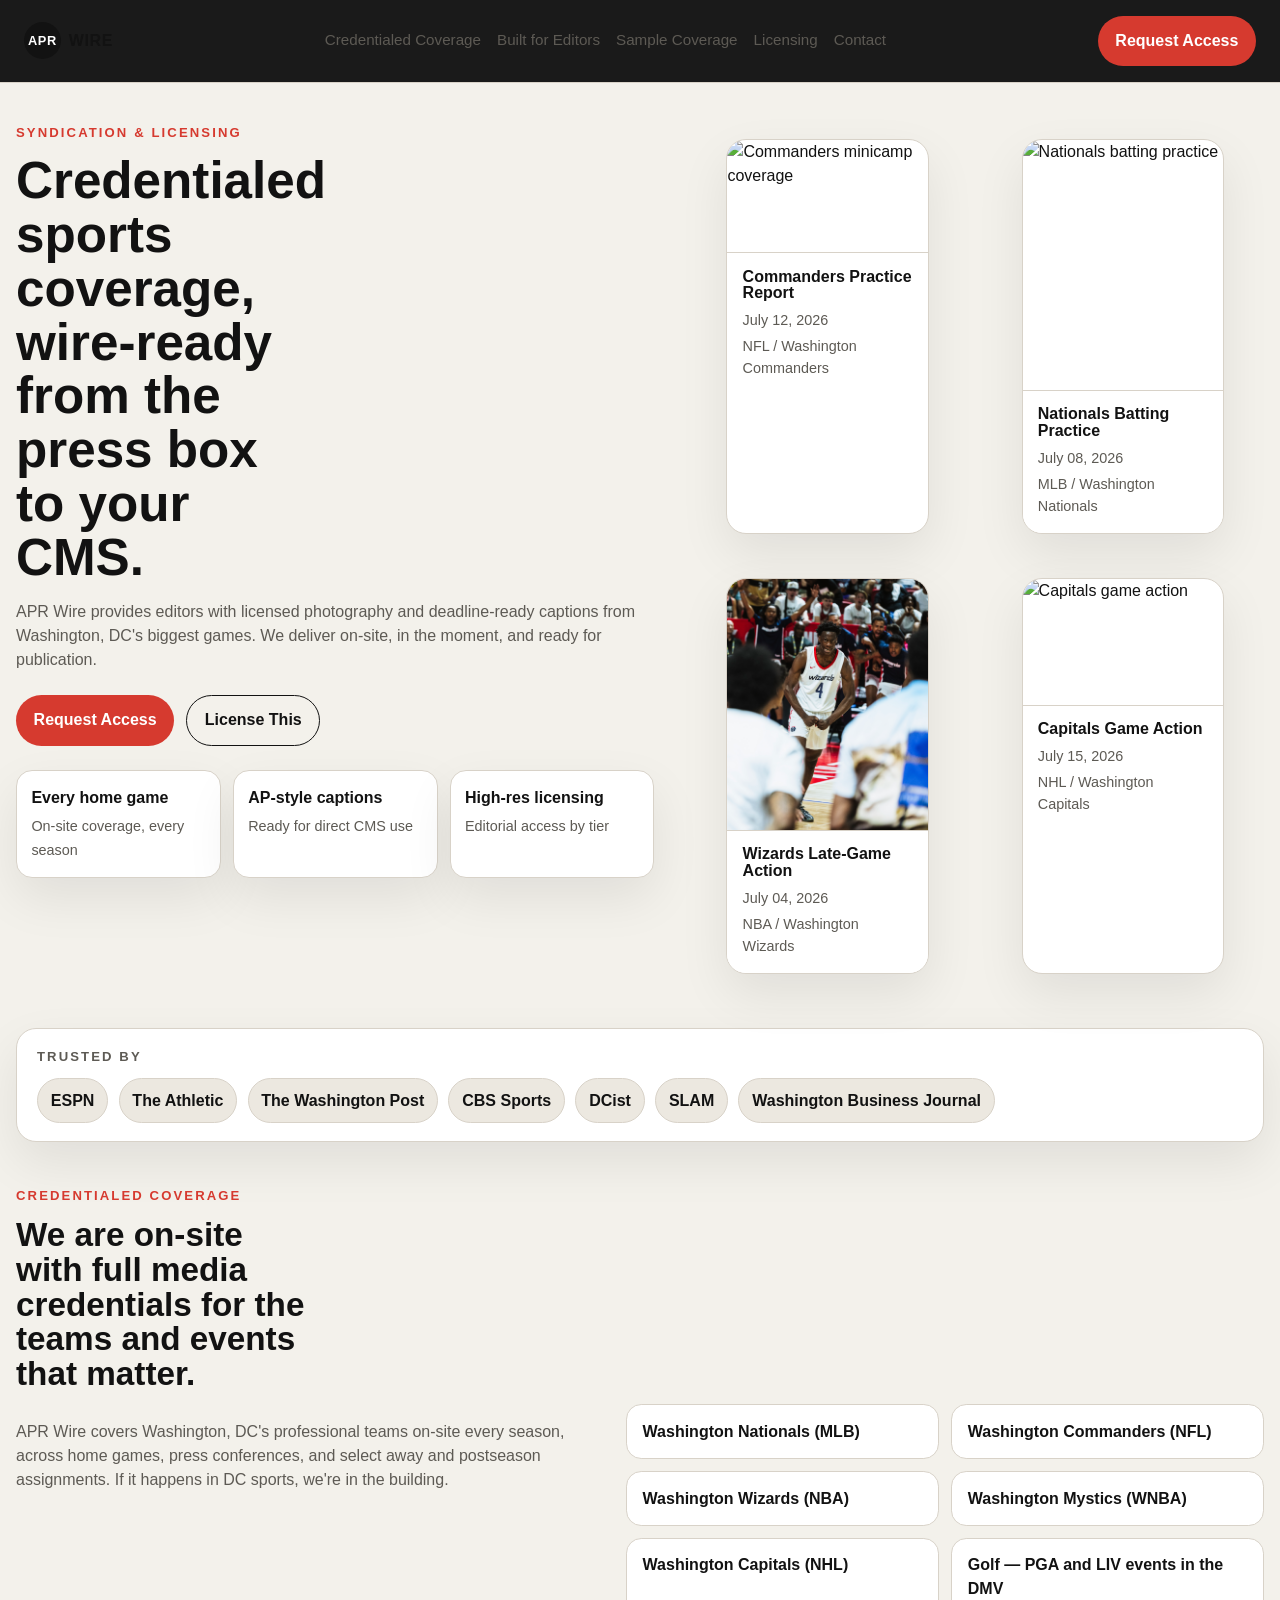
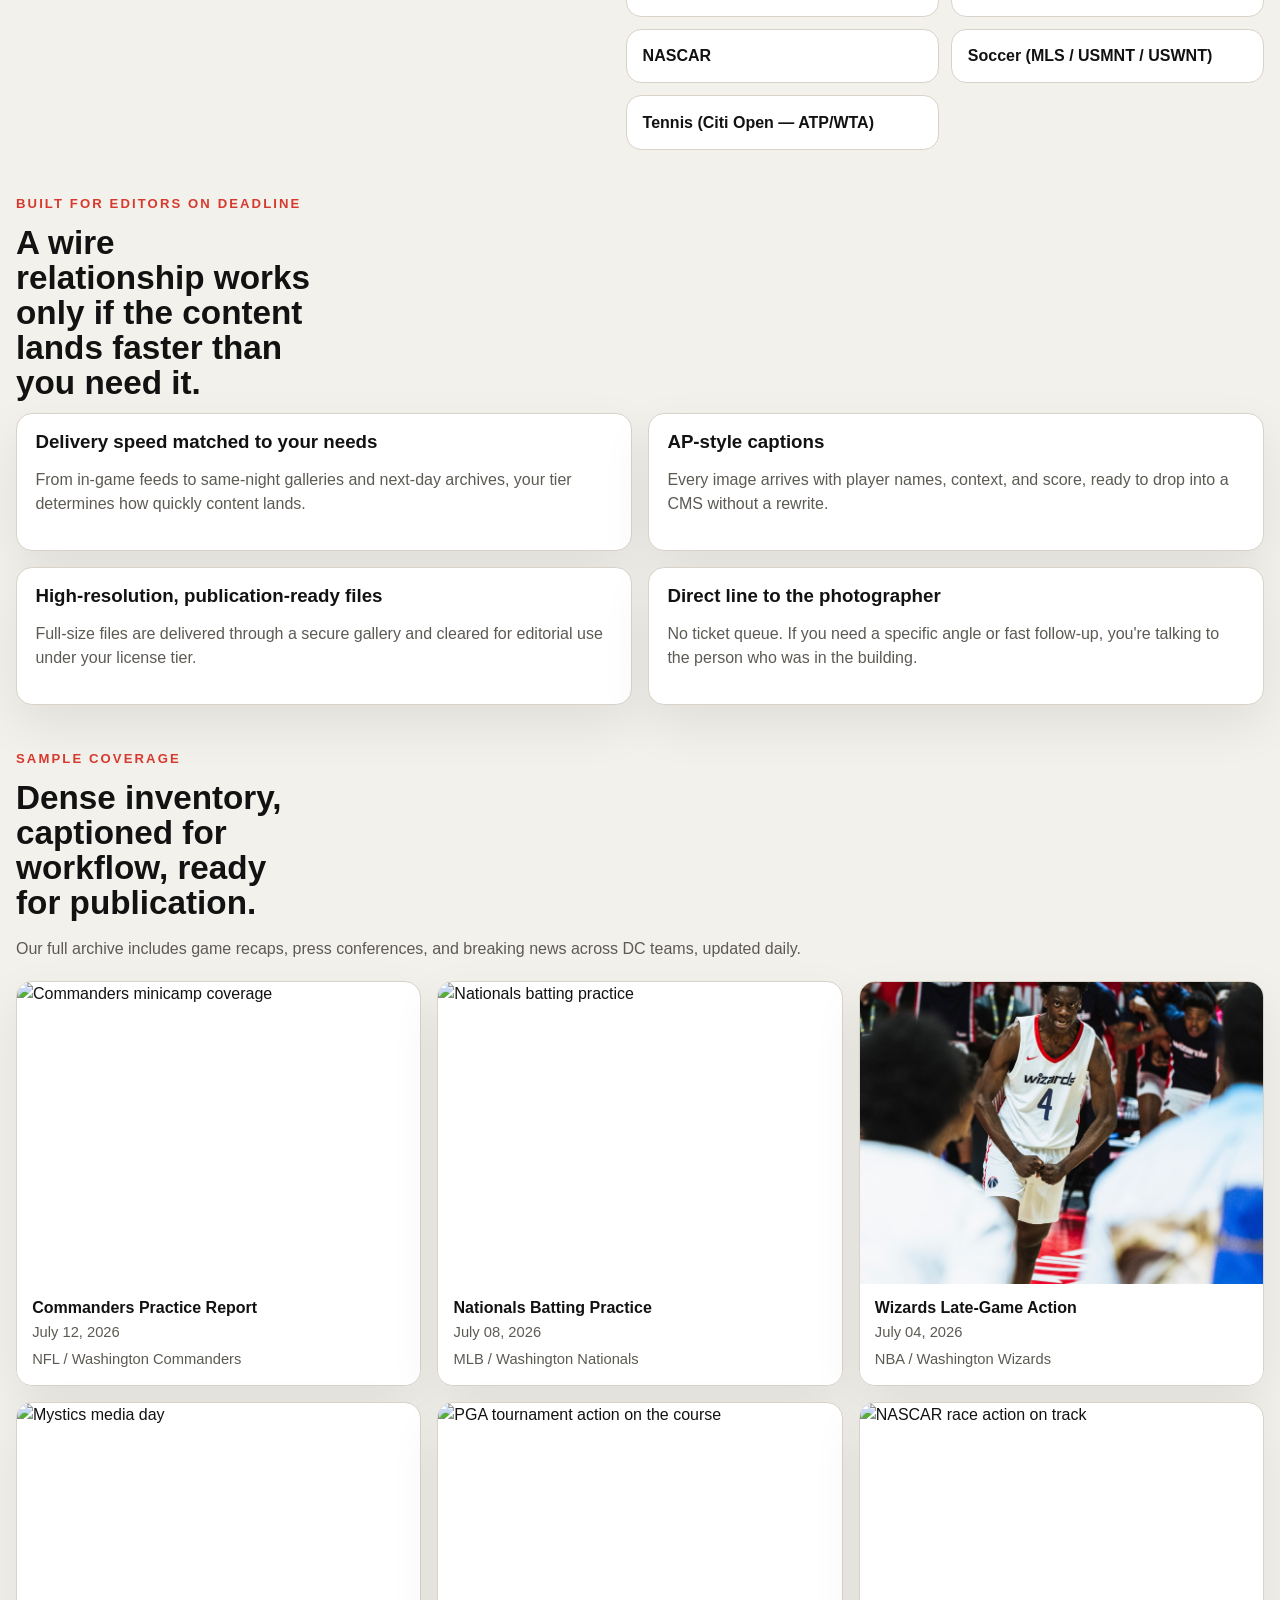
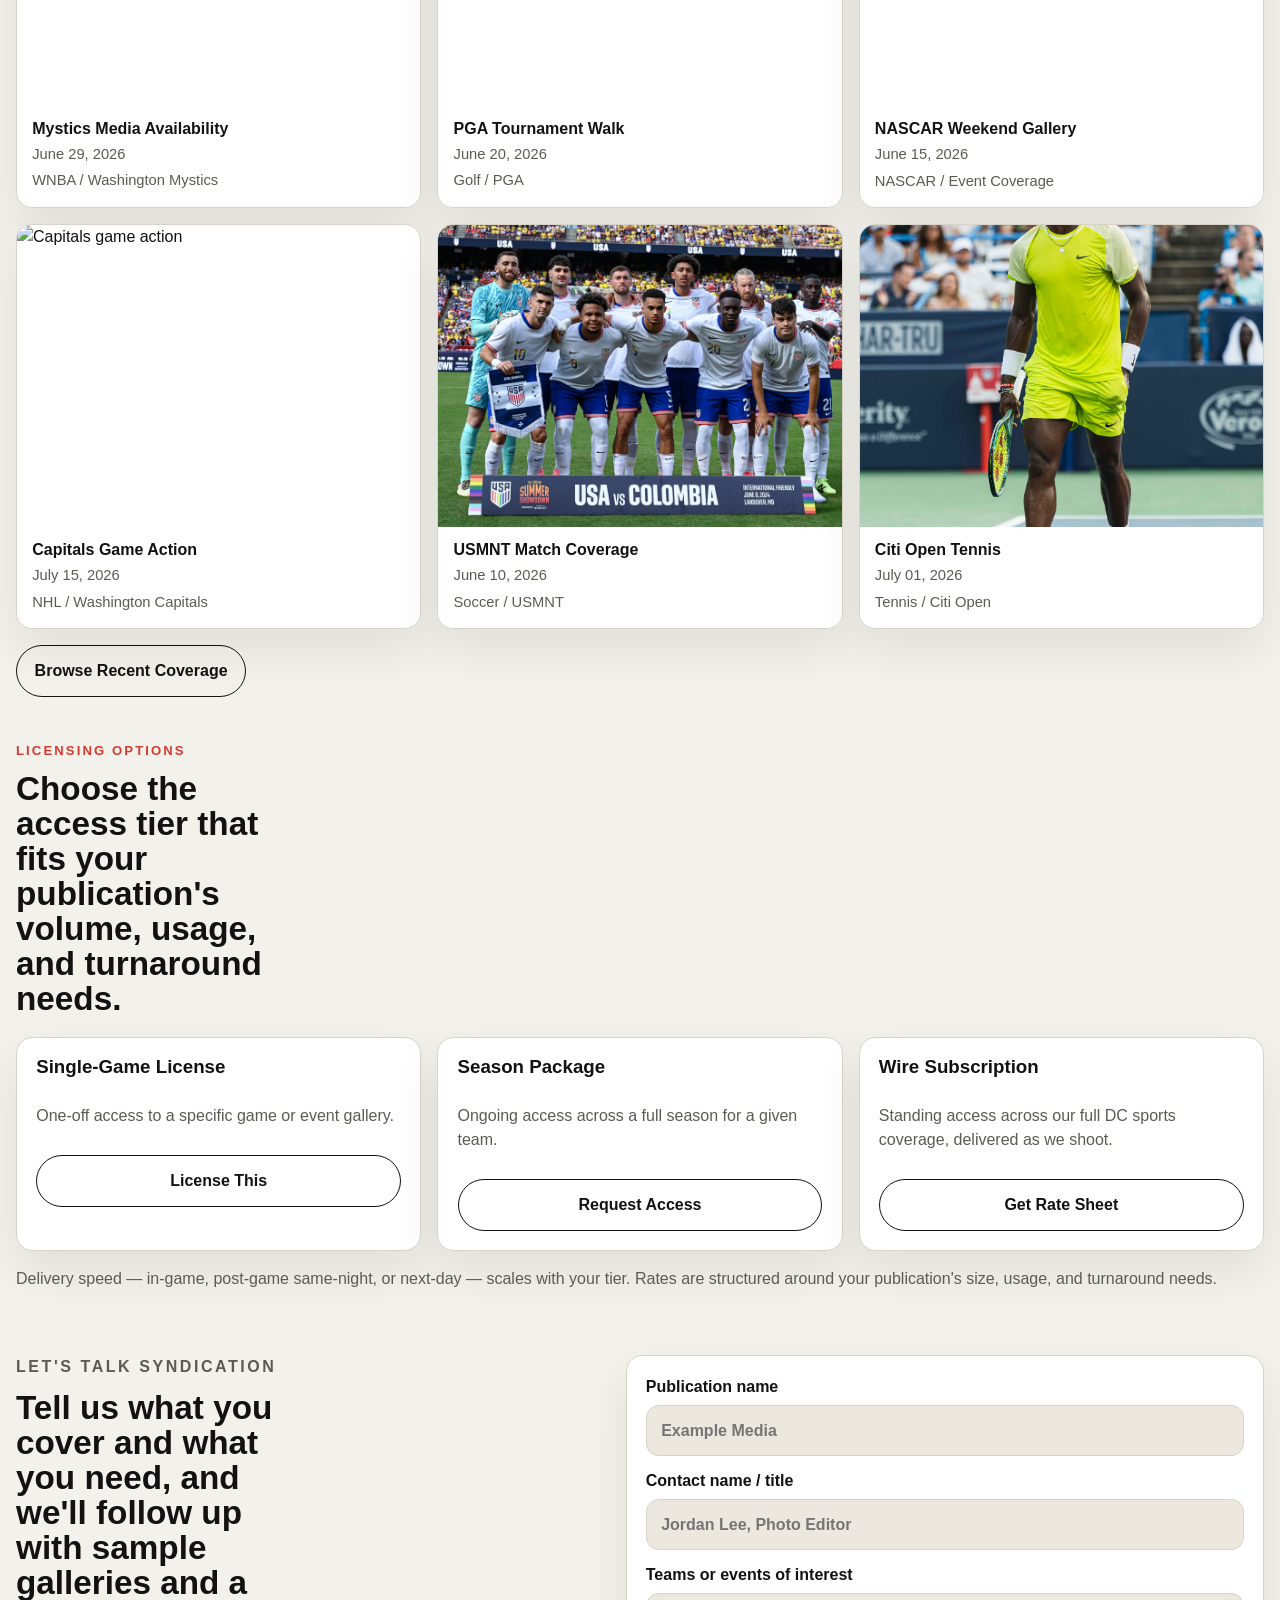
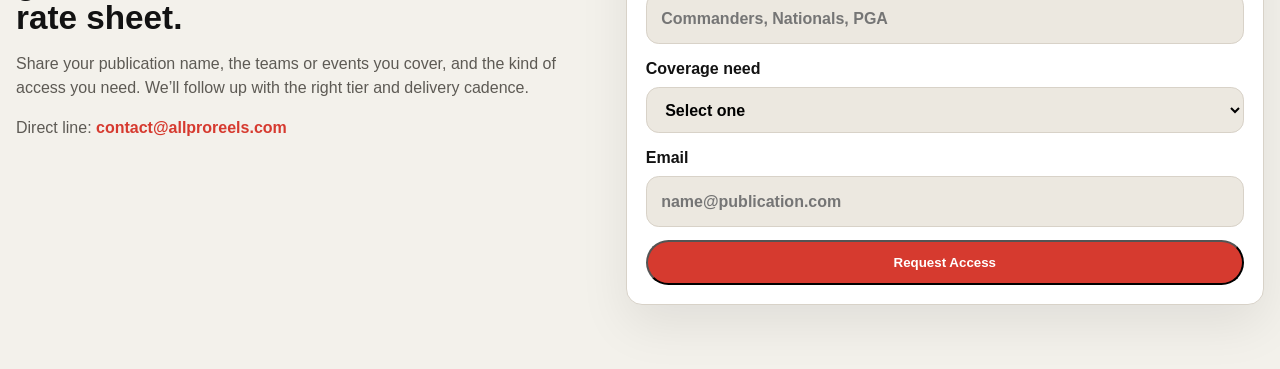
==== index.html @ af60a94e "Initial APR Wire site build" ====
<!doctype html>
<html lang="en">
  <head>
    <meta charset="UTF-8" />
    <meta name="viewport" content="width=device-width, initial-scale=1.0" />
    <meta
      name="description"
      content="APR Wire is a credentialed sports syndication product for editors who need licensed photography and deadline-ready coverage."
    />
    <title>APR Wire | Credentialed Sports Syndication</title>
    <link rel="stylesheet" href="styles.css" />
  </head>
  <body>
    <header class="site-header">
      <a class="brand" href="#hero" aria-label="APR Wire home">
        <span class="brand-mark">APR</span>
        <span class="brand-name">Wire</span>
      </a>
      <nav class="site-nav" aria-label="Primary navigation">
        <a href="#coverage">Credentialed Coverage</a>
        <a href="#deadline">Built for Editors</a>
        <a href="#sample-coverage">Sample Coverage</a>
        <a href="#licensing">Licensing</a>
        <a href="#contact">Contact</a>
      </nav>
      <a class="header-cta" href="#contact">Request Access</a>
    </header>

    <main id="top">
      <section id="hero" class="hero section">
        <div class="hero-copy">
          <p class="eyebrow">Syndication &amp; Licensing</p>
          <h1>Credentialed sports coverage, wire-ready from the press box to your CMS.</h1>
          <p class="hero-text">
            APR Wire provides editors with licensed photography and deadline-ready captions from Washington, DC's biggest games.
            We deliver on-site, in the moment, and ready for publication.
          </p>
          <div class="hero-actions">
            <a class="button primary" href="#contact">Request Access</a>
            <a class="button secondary" href="#sample-coverage">License This</a>
          </div>
          <ul class="hero-stats" aria-label="APR Wire highlights">
            <li><strong>Every home game</strong><span>On-site coverage, every season</span></li>
            <li><strong>AP-style captions</strong><span>Ready for direct CMS use</span></li>
            <li><strong>High-res licensing</strong><span>Editorial access by tier</span></li>
          </ul>
        </div>

        <div class="hero-grid" aria-label="Featured coverage preview">
          <figure class="hero-card hero-card-large">
            <img src="images/Commanders%20minicamp.jpg" alt="Commanders minicamp coverage" />
            <figcaption class="hero-caption">
              <h3>Commanders Practice Report</h3>
              <p>July 12, 2026</p>
              <span>NFL / Washington Commanders</span>
            </figcaption>
          </figure>
          <figure class="hero-card">
            <img src="images/nationals%201.jpg" alt="Nationals batting practice" />
            <figcaption class="hero-caption">
              <h3>Nationals Batting Practice</h3>
              <p>July 08, 2026</p>
              <span>MLB / Washington Nationals</span>
            </figcaption>
          </figure>
          <figure class="hero-card">
            <img src="images/wizards%20summer%20league%202.jpg" alt="Wizards summer league action" />
            <figcaption class="hero-caption">
              <h3>Wizards Late-Game Action</h3>
              <p>July 04, 2026</p>
              <span>NBA / Washington Wizards</span>
            </figcaption>
          </figure>
          <figure class="hero-card hero-card-wide">
            <img src="images/Huge%20stop%20by%20Capitals%20goalie%20Ilya%20Samsonov%20%2830%29%20--%20All-Pro%20Reels%20_%20Robert%20Banez.jpg" alt="Capitals game action" />
            <figcaption class="hero-caption">
              <h3>Capitals Game Action</h3>
              <p>July 15, 2026</p>
              <span>NHL / Washington Capitals</span>
            </figcaption>
          </figure>
        </div>
      </section>

      <section class="trust-bar" id="trusted-by" aria-label="Trusted by leading sports outlets">
        <p class="trust-label">Trusted by</p>
        <div class="logo-row">
          <span>ESPN</span>
          <span>The Athletic</span>
          <span>The Washington Post</span>
          <span>CBS Sports</span>
          <span>DCist</span>
          <span>SLAM</span>
          <span>Washington Business Journal</span>
        </div>
      </section>

      <section id="coverage" class="section">
        <div class="section-heading">
          <p class="eyebrow">Credentialed Coverage</p>
          <h2>We are on-site with full media credentials for the teams and events that matter.</h2>
        </div>
        <div class="coverage-layout">
          <p class="section-copy">
            APR Wire covers Washington, DC's professional teams on-site every season, across home games, press conferences, and select away and postseason assignments. If it happens in DC sports, we're in the building.
          </p>
          <ul class="coverage-list">
            <li>Washington Nationals (MLB)</li>
            <li>Washington Commanders (NFL)</li>
            <li>Washington Wizards (NBA)</li>
            <li>Washington Mystics (WNBA)</li>
            <li>Washington Capitals (NHL)</li>
            <li>Golf — PGA and LIV events in the DMV</li>
            <li>NASCAR</li>
            <li>Soccer (MLS / USMNT / USWNT)</li>
            <li>Tennis (Citi Open — ATP/WTA)</li>
          </ul>
        </div>
      </section>

      <section id="deadline" class="section">
        <div class="section-heading">
          <p class="eyebrow">Built for Editors on Deadline</p>
          <h2>A wire relationship works only if the content lands faster than you need it.</h2>
        </div>
        <div class="feature-list">
          <article>
            <h3>Delivery speed matched to your needs</h3>
            <p>From in-game feeds to same-night galleries and next-day archives, your tier determines how quickly content lands.</p>
          </article>
          <article>
            <h3>AP-style captions</h3>
            <p>Every image arrives with player names, context, and score, ready to drop into a CMS without a rewrite.</p>
          </article>
          <article>
            <h3>High-resolution, publication-ready files</h3>
            <p>Full-size files are delivered through a secure gallery and cleared for editorial use under your license tier.</p>
          </article>
          <article>
            <h3>Direct line to the photographer</h3>
            <p>No ticket queue. If you need a specific angle or fast follow-up, you're talking to the person who was in the building.</p>
          </article>
        </div>
      </section>

      <section id="sample-coverage" class="section">
        <div class="section-heading">
          <p class="eyebrow">Sample Coverage</p>
          <h2>Dense inventory, captioned for workflow, ready for publication.</h2>
        </div>
        <p class="section-copy">
          Our full archive includes game recaps, press conferences, and breaking news across DC teams, updated daily.
        </p>
        <div class="sample-grid">
          <article class="sample-card">
            <a href="https://allproreels.com/coverage/">
              <img src="images/Commanders%20minicamp.jpg" alt="Commanders minicamp coverage" />
              <div class="caption">
                <h3>Commanders Practice Report</h3>
                <p>July 12, 2026</p>
                <span>NFL / Washington Commanders</span>
              </div>
            </a>
          </article>
          <article class="sample-card">
            <a href="https://allproreels.com/coverage/">
              <img src="images/nationals%201.jpg" alt="Nationals batting practice" />
              <div class="caption">
                <h3>Nationals Batting Practice</h3>
                <p>July 08, 2026</p>
                <span>MLB / Washington Nationals</span>
              </div>
            </a>
          </article>
          <article class="sample-card">
            <a href="https://allproreels.com/coverage/">
              <img src="images/wizards%20summer%20league%202.jpg" alt="Wizards summer league action" />
              <div class="caption">
                <h3>Wizards Late-Game Action</h3>
                <p>July 04, 2026</p>
                <span>NBA / Washington Wizards</span>
              </div>
            </a>
          </article>
          <article class="sample-card">
            <a href="https://allproreels.com/coverage/">
              <img src="images/Mystics%20media%20day.jpg" alt="Mystics media day" />
              <div class="caption">
                <h3>Mystics Media Availability</h3>
                <p>June 29, 2026</p>
                <span>WNBA / Washington Mystics</span>
              </div>
            </a>
          </article>
          <article class="sample-card">
            <a href="https://allproreels.com/coverage/">
              <img src="images/PGA%201.jpg" alt="PGA tournament action on the course" />
              <div class="caption">
                <h3>PGA Tournament Walk</h3>
                <p>June 20, 2026</p>
                <span>Golf / PGA</span>
              </div>
            </a>
          </article>
          <article class="sample-card">
            <a href="https://allproreels.com/coverage/">
              <img src="images/nascar%203.jpg" alt="NASCAR race action on track" />
              <div class="caption">
                <h3>NASCAR Weekend Gallery</h3>
                <p>June 15, 2026</p>
                <span>NASCAR / Event Coverage</span>
              </div>
            </a>
          </article>
          <article class="sample-card">
            <a href="https://allproreels.com/coverage/">
              <img src="images/Huge%20stop%20by%20Capitals%20goalie%20Ilya%20Samsonov%20%2830%29%20--%20All-Pro%20Reels%20_%20Robert%20Banez.jpg" alt="Capitals game action" />
              <div class="caption">
                <h3>Capitals Game Action</h3>
                <p>July 15, 2026</p>
                <span>NHL / Washington Capitals</span>
              </div>
            </a>
          </article>
          <article class="sample-card">
            <a href="https://allproreels.com/coverage/">
              <img src="images/Murphy_USMNT-3.jpg" alt="USMNT match coverage" />
              <div class="caption">
                <h3>USMNT Match Coverage</h3>
                <p>June 10, 2026</p>
                <span>Soccer / USMNT</span>
              </div>
            </a>
          </article>
          <article class="sample-card">
            <a href="https://allproreels.com/coverage/">
              <img src="images/Tiafoe%20Tennis.JPG" alt="Citi Open tennis action" />
              <div class="caption">
                <h3>Citi Open Tennis</h3>
                <p>July 01, 2026</p>
                <span>Tennis / Citi Open</span>
              </div>
            </a>
          </article>
        </div>
        <div class="section-link">
          <a class="button secondary" href="https://allproreels.com/coverage/">Browse Recent Coverage</a>
        </div>
      </section>

      <section id="licensing" class="section">
        <div class="section-heading">
          <p class="eyebrow">Licensing Options</p>
          <h2>Choose the access tier that fits your publication's volume, usage, and turnaround needs.</h2>
        </div>
        <div class="tier-grid">
          <article class="tier-card">
            <h3>Single-Game License</h3>
            <p>One-off access to a specific game or event gallery.</p>
            <a class="button secondary" href="#contact">License This</a>
          </article>
          <article class="tier-card">
            <h3>Season Package</h3>
            <p>Ongoing access across a full season for a given team.</p>
            <a class="button secondary" href="#contact">Request Access</a>
          </article>
          <article class="tier-card">
            <h3>Wire Subscription</h3>
            <p>Standing access across our full DC sports coverage, delivered as we shoot.</p>
            <a class="button secondary" href="#contact">Get Rate Sheet</a>
          </article>
        </div>
        <p class="section-copy">
          Delivery speed — in-game, post-game same-night, or next-day — scales with your tier. Rates are structured around your publication's size, usage, and turnaround needs.
        </p>
      </section>

      <section id="contact" class="section contact-section">
        <div class="contact-copy">
          <p class="eyebrow">Let's Talk Syndication</p>
          <h2>Tell us what you cover and what you need, and we'll follow up with sample galleries and a rate sheet.</h2>
          <p>
            Share your publication name, the teams or events you cover, and the kind of access you need.
            We’ll follow up with the right tier and delivery cadence.
          </p>
          <p class="contact-email">Direct line: <a href="mailto:contact@allproreels.com">contact@allproreels.com</a></p>
        </div>

        <form class="contact-form" action="https://formspree.io/f/xaqrnoev" method="POST">
          <label>
            Publication name
            <input type="text" name="publication" placeholder="Example Media" required />
          </label>
          <label>
            Contact name / title
            <input type="text" name="name" placeholder="Jordan Lee, Photo Editor" required />
          </label>
          <label>
            Teams or events of interest
            <input type="text" name="teams" placeholder="Commanders, Nationals, PGA" required />
          </label>
          <label>
            Coverage need
            <select name="coverage_need" required>
              <option value="">Select one</option>
              <option>Single-game</option>
              <option>Season package</option>
              <option>Ongoing wire feed</option>
            </select>
          </label>
          <label>
            Email
            <input type="email" name="email" placeholder="name@publication.com" required />
          </label>
          <button class="button primary" type="submit">Request Access</button>
        </form>
      </section>
    </main>

    <script src="script.js"></script>
  </body>
</html>
---- styles.css ----
:root {
  --bg: #f3f1eb;
  --surface: #ffffff;
  --surface-2: #ece8e0;
  --text: #121212;
  --muted: #5d5a54;
  --accent: #d63a2f;
  --border: #d8d2c8;
  --shadow: 0 20px 50px rgba(0, 0, 0, 0.08);
  --max-width: 1280px;
}

* {
  box-sizing: border-box;
}

html {
  scroll-behavior: smooth;
}

body {
  margin: 0;
  font-family: Inter, "Helvetica Neue", Arial, sans-serif;
  background: var(--bg);
  color: var(--text);
  line-height: 1.5;
}

a {
  color: inherit;
  text-decoration: none;
}

img {
  display: block;
  width: 100%;
  height: auto;
  object-fit: cover;
}

.site-header {
  position: sticky;
  top: 0;
  z-index: 20;
  display: flex;
  align-items: center;
  justify-content: space-between;
  gap: 1rem;
  padding: 1rem 1.5rem;
  background: #1a1a1a;
  backdrop-filter: blur(8px);
  border-bottom: 1px solid var(--border);
}

.brand {
  display: inline-flex;
  align-items: center;
  gap: 0.5rem;
  font-weight: 700;
  letter-spacing: 0.04em;
  text-transform: uppercase;
}

.brand-mark {
  display: inline-grid;
  place-items: center;
  width: 2.3rem;
  height: 2.3rem;
  background: var(--text);
  color: var(--surface);
  border-radius: 999px;
  font-size: 0.8rem;
}

.site-nav {
  display: flex;
  flex-wrap: wrap;
  gap: 1rem;
  font-size: 0.95rem;
  color: var(--muted);
}

.site-nav a:hover,
.site-nav a:focus-visible,
.header-cta:hover,
.header-cta:focus-visible {
  color: var(--accent);
}

.header-cta,
.button {
  display: inline-flex;
  align-items: center;
  justify-content: center;
  border-radius: 999px;
  padding: 0.8rem 1.1rem;
  font-weight: 600;
  transition: transform 180ms ease, background 180ms ease, color 180ms ease;
}

.header-cta,
.button.primary {
  background: var(--accent);
  color: var(--surface);
}

.button.secondary {
  border: 1px solid var(--text);
  color: var(--text);
}

.header-cta:hover,
.button:hover {
  transform: translateY(-1px);
}

main {
  width: min(var(--max-width), calc(100% - 2rem));
  margin: 0 auto;
  padding-bottom: 4rem;
}

.section {
  padding: 2.75rem 0 0;
}

.hero {
  display: grid;
  grid-template-columns: 1.05fr 0.95fr;
  gap: 2rem;
  align-items: start;
  padding-top: 2.5rem;
}

.eyebrow {
  margin: 0 0 0.75rem;
  color: var(--accent);
  font-size: 0.82rem;
  font-weight: 700;
  letter-spacing: 0.16em;
  text-transform: uppercase;
}

h1,
h2,
h3 {
  margin: 0;
  line-height: 1.05;
}

h1 {
  font-size: clamp(2.2rem, 4vw, 3.4rem);
  margin-bottom: 1rem;
  max-width: 10ch;
}

h2 {
  font-size: clamp(1.5rem, 2.6vw, 2.2rem);
  margin-bottom: 0.75rem;
  max-width: 16ch;
}

.hero-text,
.section-copy,
.feature-list p,
.tier-card p,
.contact-copy p {
  color: var(--muted);
  font-size: 1rem;
}

.hero-actions {
  display: flex;
  flex-wrap: wrap;
  gap: 0.75rem;
  margin-top: 1.4rem;
}

.hero-stats {
  display: grid;
  grid-template-columns: repeat(3, minmax(0, 1fr));
  gap: 0.75rem;
  list-style: none;
  padding: 0;
  margin: 1.5rem 0 0;
}

.hero-stats li {
  padding: 0.9rem;
  background: var(--surface);
  border: 1px solid var(--border);
  border-radius: 1rem;
  box-shadow: var(--shadow);
}

.hero-stats strong {
  display: block;
  margin-bottom: 0.3rem;
}

.hero-stats span {
  color: var(--muted);
  font-size: 0.9rem;
}

.hero-grid {
  display: grid;
  grid-template-columns: 1fr 1fr;
  gap: 0.8rem;
}

.hero-card {
  overflow: hidden;
  border-radius: 1.25rem;
  border: 1px solid var(--border);
  box-shadow: var(--shadow);
  display: flex;
  flex-direction: column;
  background: var(--surface);
}

.hero-card img {
  width: 100%;
  display: block;
  object-fit: cover;
}

.hero-card img {
  aspect-ratio: 4 / 5;
}

.hero-card.hero-card-large img {
  aspect-ratio: 16 / 9;
}

.hero-card.hero-card-wide img {
  aspect-ratio: 16 / 10;
}

.hero-card figcaption {
  width: 100%;
  position: relative;
}

.hero-caption {
  padding: 1rem;
  border-top: 1px solid var(--border);
  background: rgba(255, 255, 255, 0.98);
  display: flex;
  flex-direction: column;
  gap: 0.4rem;
}

.hero-caption h3 {
  font-size: 0.95rem;
  margin-bottom: 0.2rem;
}

.hero-caption p,
.hero-caption span {
  margin: 0;
  color: var(--muted);
  font-size: 0.9rem;
}

.trust-bar {
  margin-top: 2.4rem;
  padding: 1.1rem 1.25rem;
  background: var(--surface);
  border: 1px solid var(--border);
  border-radius: 1.25rem;
  box-shadow: var(--shadow);
}

.trust-label {
  margin: 0 0 0.75rem;
  font-size: 0.82rem;
  font-weight: 700;
  letter-spacing: 0.16em;
  text-transform: uppercase;
  color: var(--muted);
}

.logo-row {
  display: flex;
  flex-wrap: wrap;
  gap: 0.65rem;
}

.logo-row span {
  padding: 0.6rem 0.8rem;
  border: 1px solid var(--border);
  border-radius: 999px;
  font-weight: 700;
  color: var(--text);
  background: var(--surface-2);
}

.coverage-layout {
  display: grid;
  grid-template-columns: 0.95fr 1.05fr;
  gap: 2rem;
  align-items: start;
}

.coverage-list {
  display: grid;
  grid-template-columns: repeat(2, minmax(0, 1fr));
  gap: 0.75rem;
  list-style: none;
  padding: 0;
  margin: 0;
}

.coverage-list li {
  padding: 0.9rem 1rem;
  border: 1px solid var(--border);
  border-radius: 0.95rem;
  background: var(--surface);
  font-weight: 600;
}

.feature-list {
  display: grid;
  grid-template-columns: repeat(2, minmax(0, 1fr));
  gap: 1rem;
}

.feature-list article,
.tier-card,
.sample-card {
  background: var(--surface);
  border: 1px solid var(--border);
  border-radius: 1rem;
  box-shadow: var(--shadow);
}

.feature-list article {
  padding: 1.15rem;
}

.sample-grid {
  display: grid;
  grid-template-columns: repeat(3, minmax(0, 1fr));
  gap: 1rem;
  margin-top: 1.25rem;
}

.sample-card {
  overflow: hidden;
}

.sample-card a {
  display: flex;
  flex-direction: column;
  height: 100%;
}

.sample-card img {
  aspect-ratio: 4 / 3;
}

.caption,
.hero-caption {
  padding: 0.95rem;
  display: flex;
  flex-direction: column;
  gap: 0.3rem;
  background: var(--surface);
}

.caption h3,
.hero-caption h3 {
  font-size: 1rem;
}

.caption p,
.caption span {
  margin: 0;
  color: var(--muted);
  font-size: 0.92rem;
}

.section-link {
  margin-top: 1rem;
}

.tier-grid {
  display: grid;
  grid-template-columns: repeat(3, minmax(0, 1fr));
  gap: 1rem;
  margin-top: 1.25rem;
}

.tier-card {
  padding: 1.2rem;
  display: flex;
  flex-direction: column;
  gap: 0.7rem;
}

.contact-section {
  display: grid;
  grid-template-columns: 0.95fr 1.05fr;
  gap: 2rem;
  align-items: start;
  padding-top: 3rem;
}

.contact-form {
  display: grid;
  gap: 0.8rem;
  padding: 1.2rem;
  background: var(--surface);
  border: 1px solid var(--border);
  border-radius: 1rem;
  box-shadow: var(--shadow);
}

.contact-form label {
  display: grid;
  gap: 0.35rem;
  font-weight: 600;
}

.contact-form input,
.contact-form select {
  width: 100%;
  padding: 0.8rem 0.9rem;
  border: 1px solid var(--border);
  border-radius: 0.8rem;
  font: inherit;
  background: var(--surface-2);
}

.contact-email a {
  color: var(--accent);
  font-weight: 600;
}

@media (max-width: 960px) {
  .hero,
  .coverage-layout,
  .contact-section {
    grid-template-columns: 1fr;
  }

  .hero-grid,
  .sample-grid,
  .tier-grid,
  .feature-list {
    grid-template-columns: 1fr 1fr;
  }
}

@media (max-width: 720px) {
  .site-header {
    flex-wrap: wrap;
  }

  .site-nav {
    width: 100%;
    order: 3;
  }

  .hero-stats,
  .hero-grid,
  .sample-grid,
  .tier-grid,
  .feature-list,
  .coverage-list {
    grid-template-columns: 1fr;
  }

  .hero-card-large,
  .hero-card-wide {
    grid-column: span 1;
  }

  h1 {
    max-width: none;
  }
}
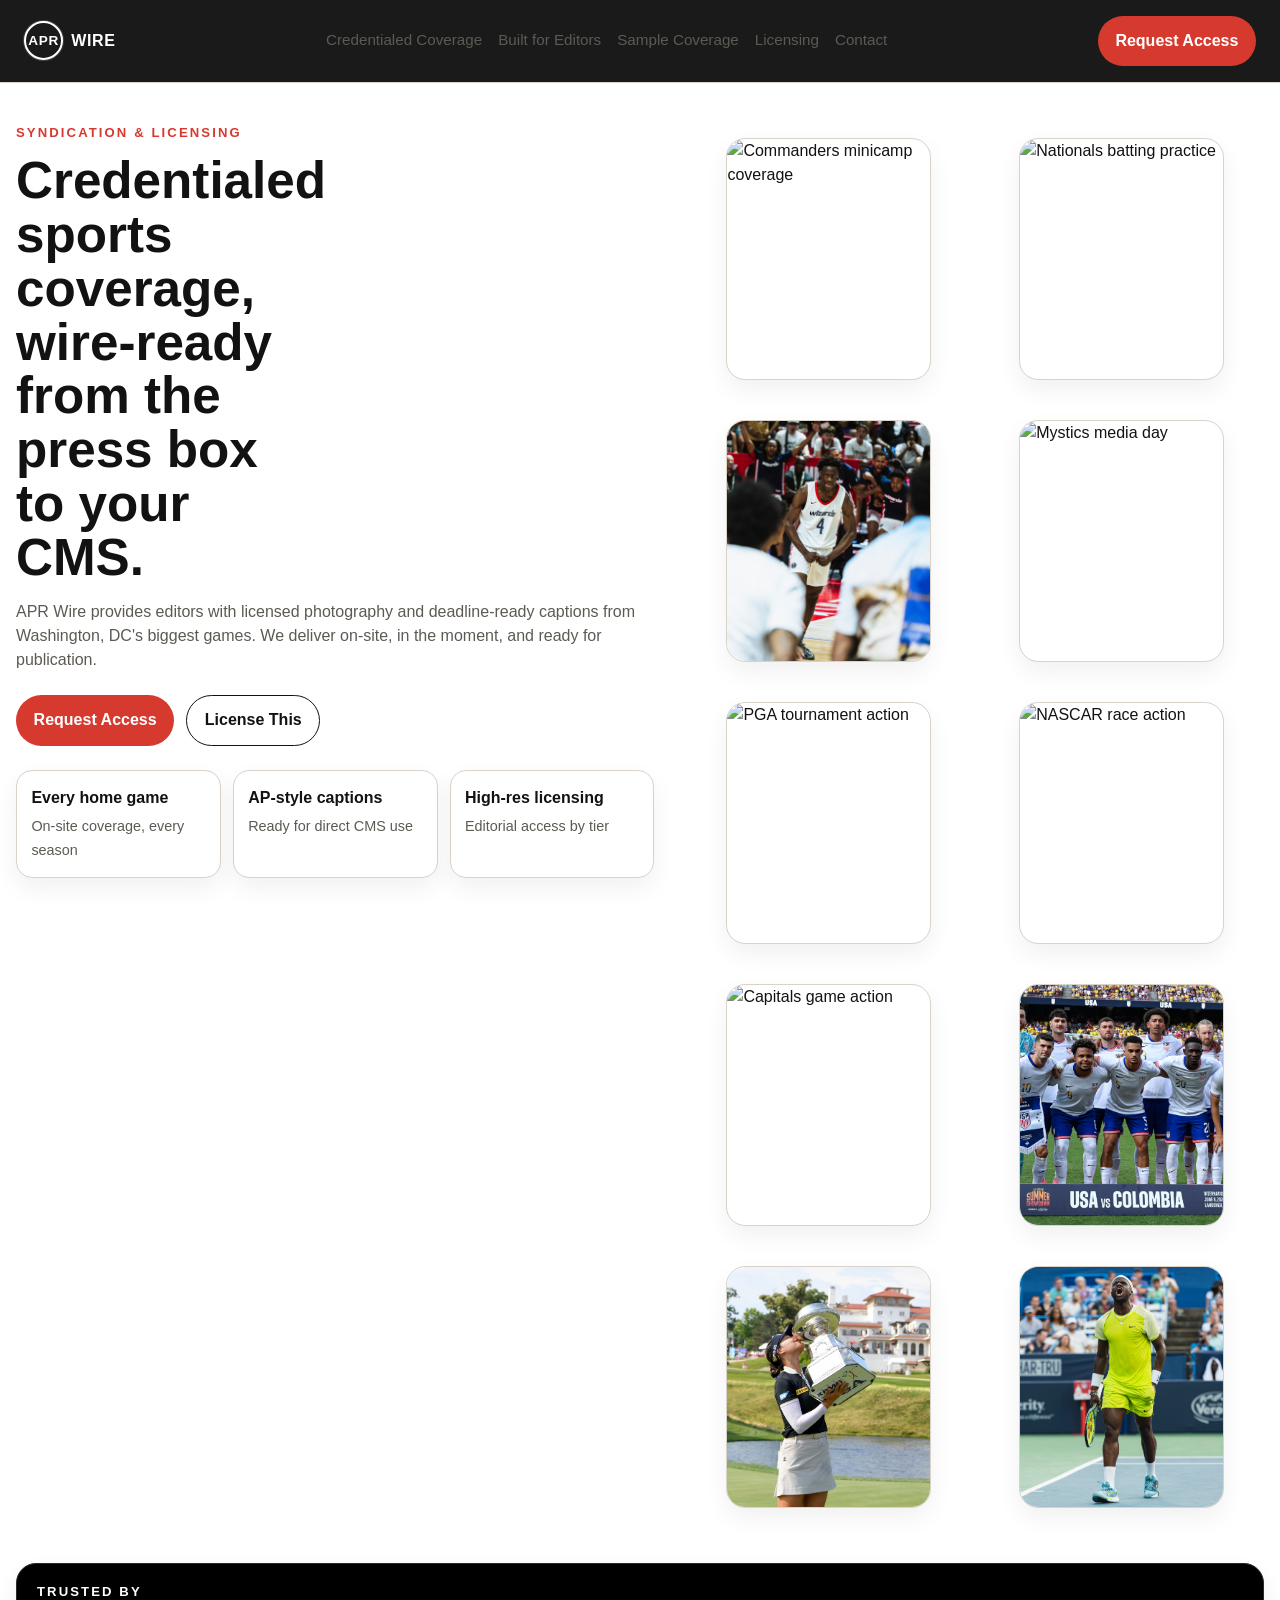
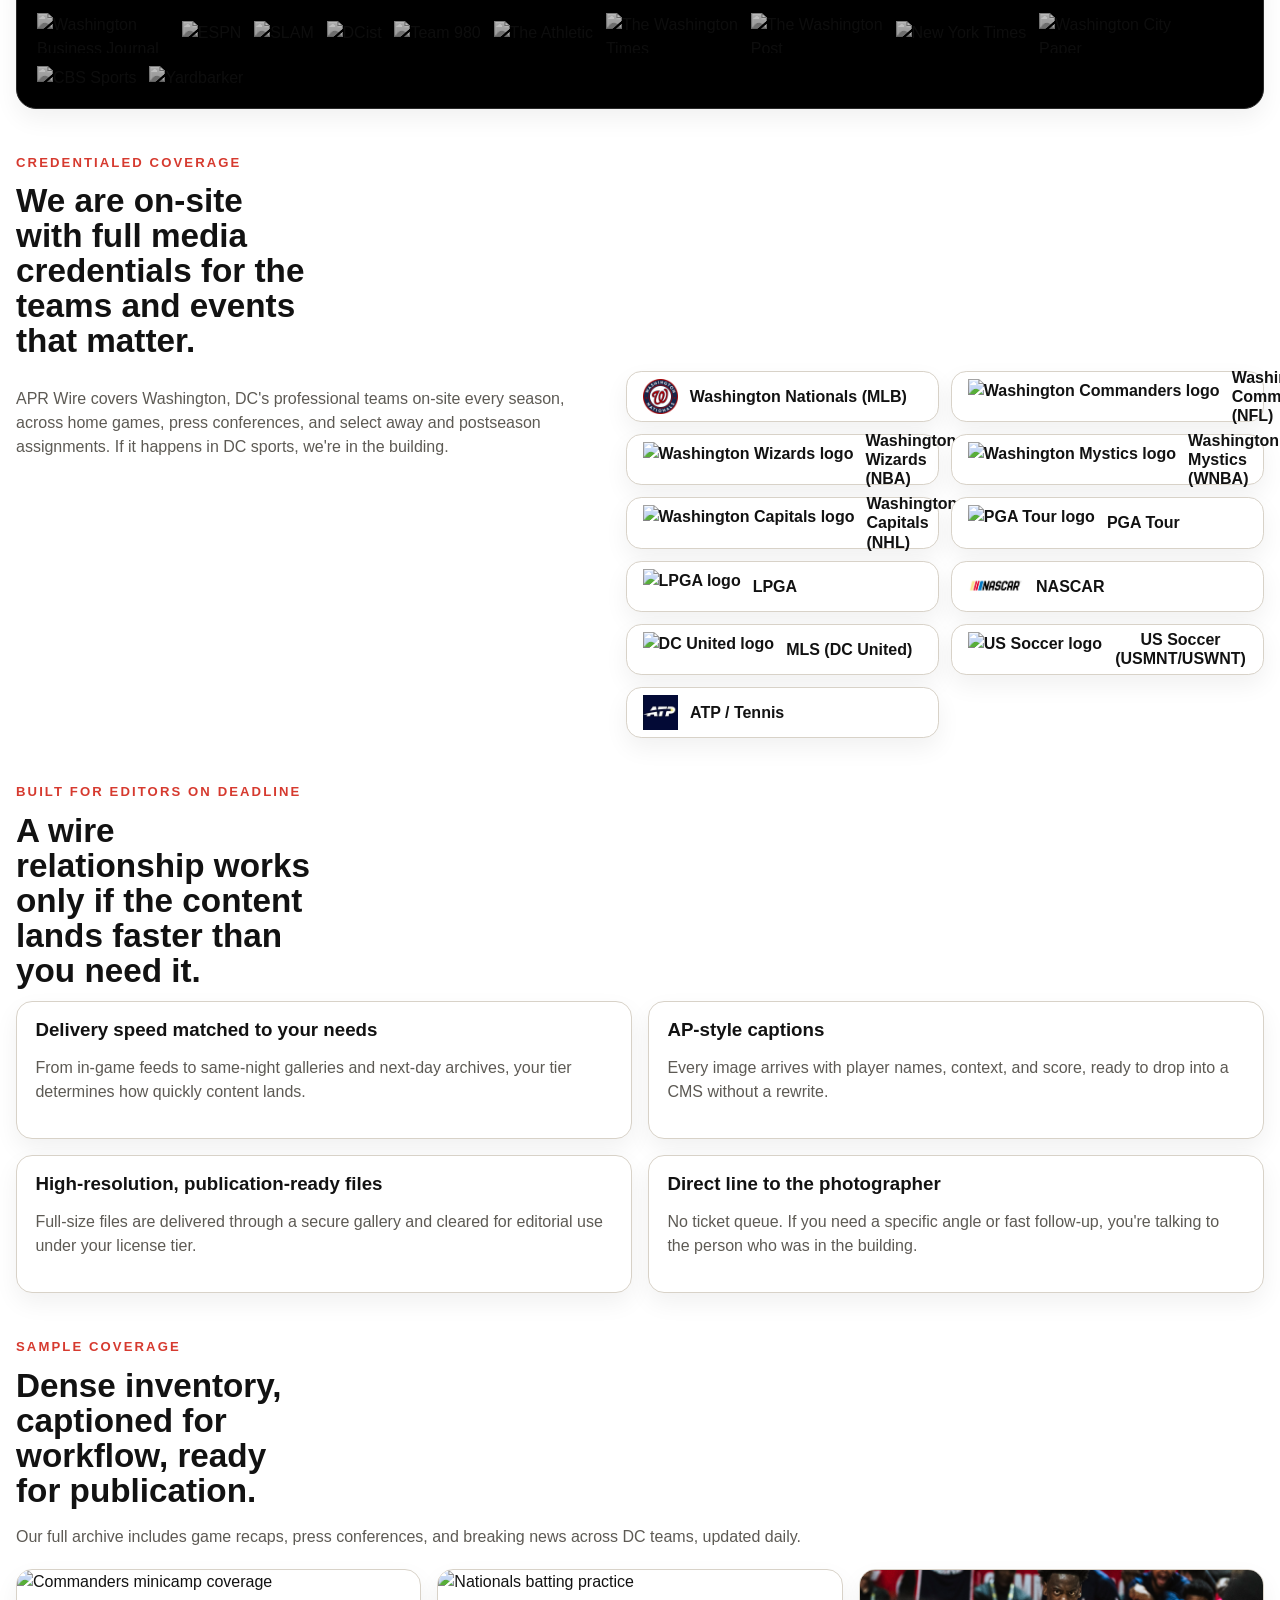
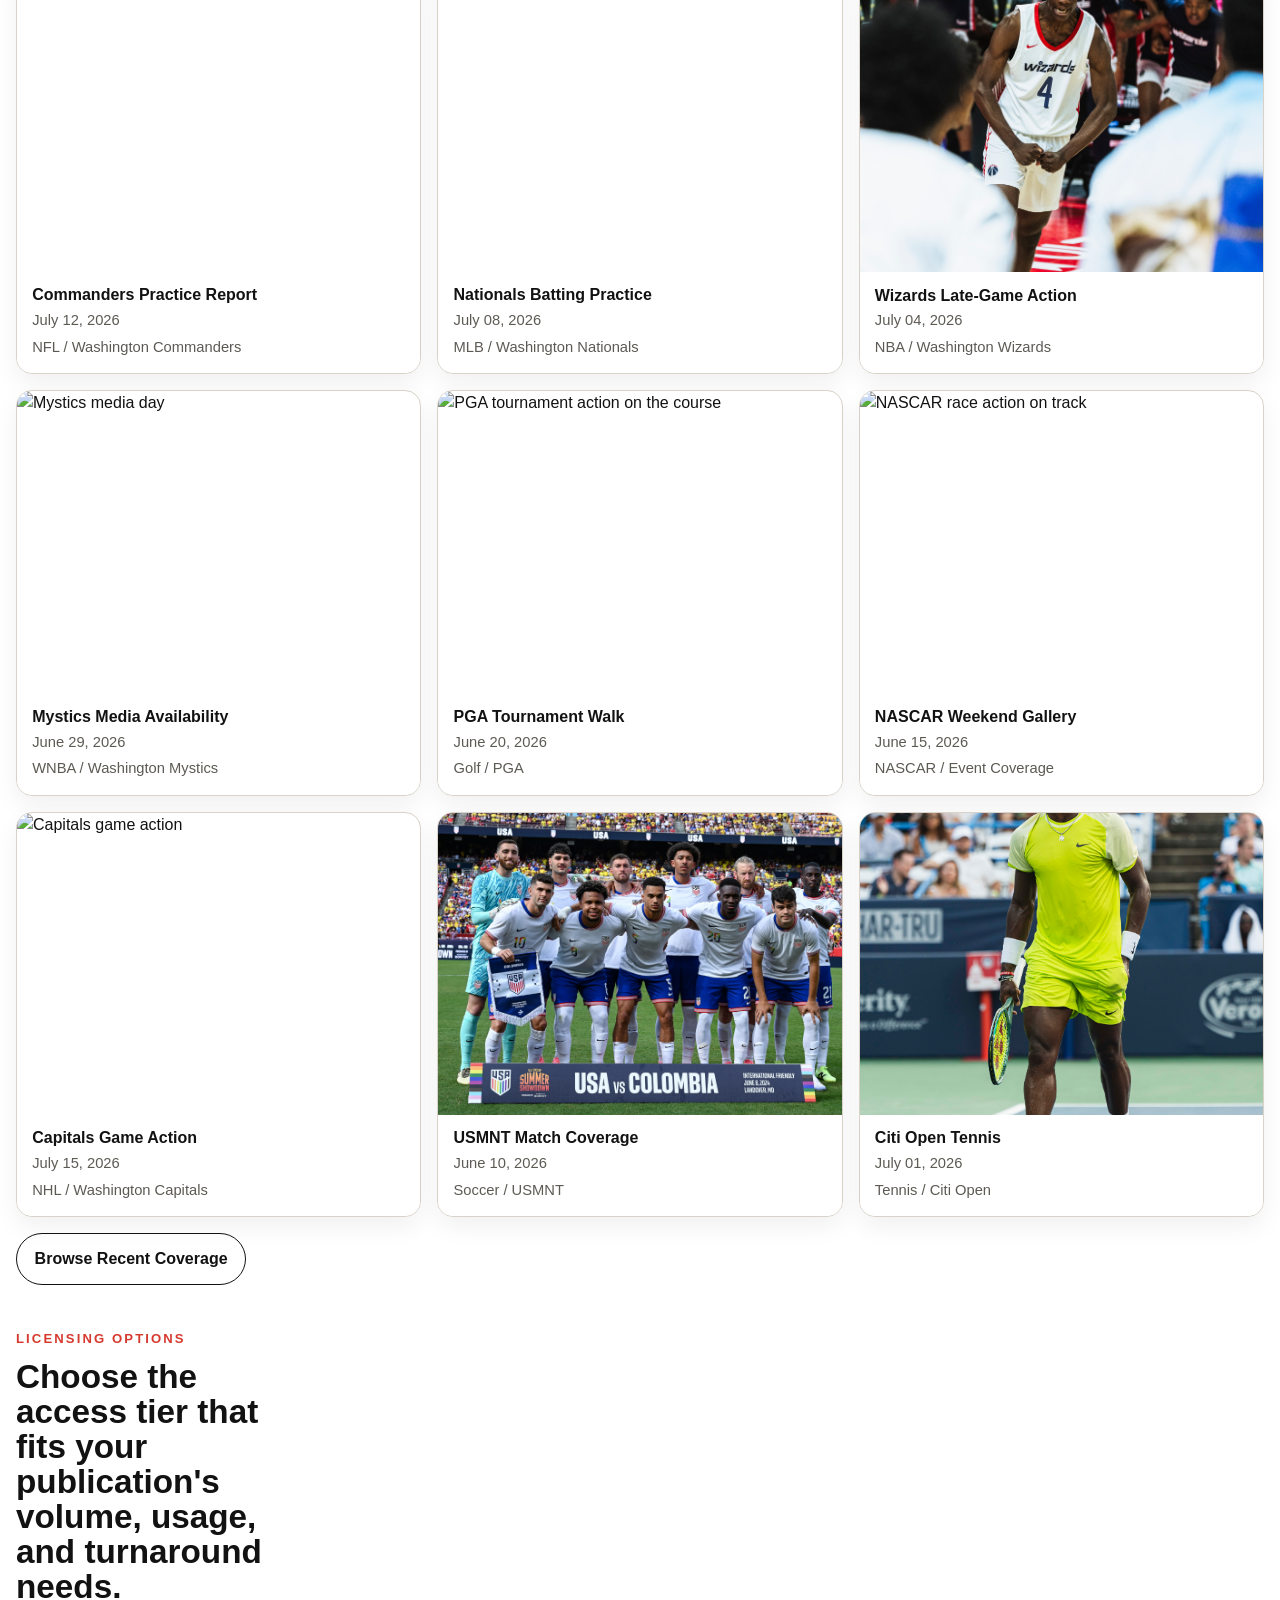
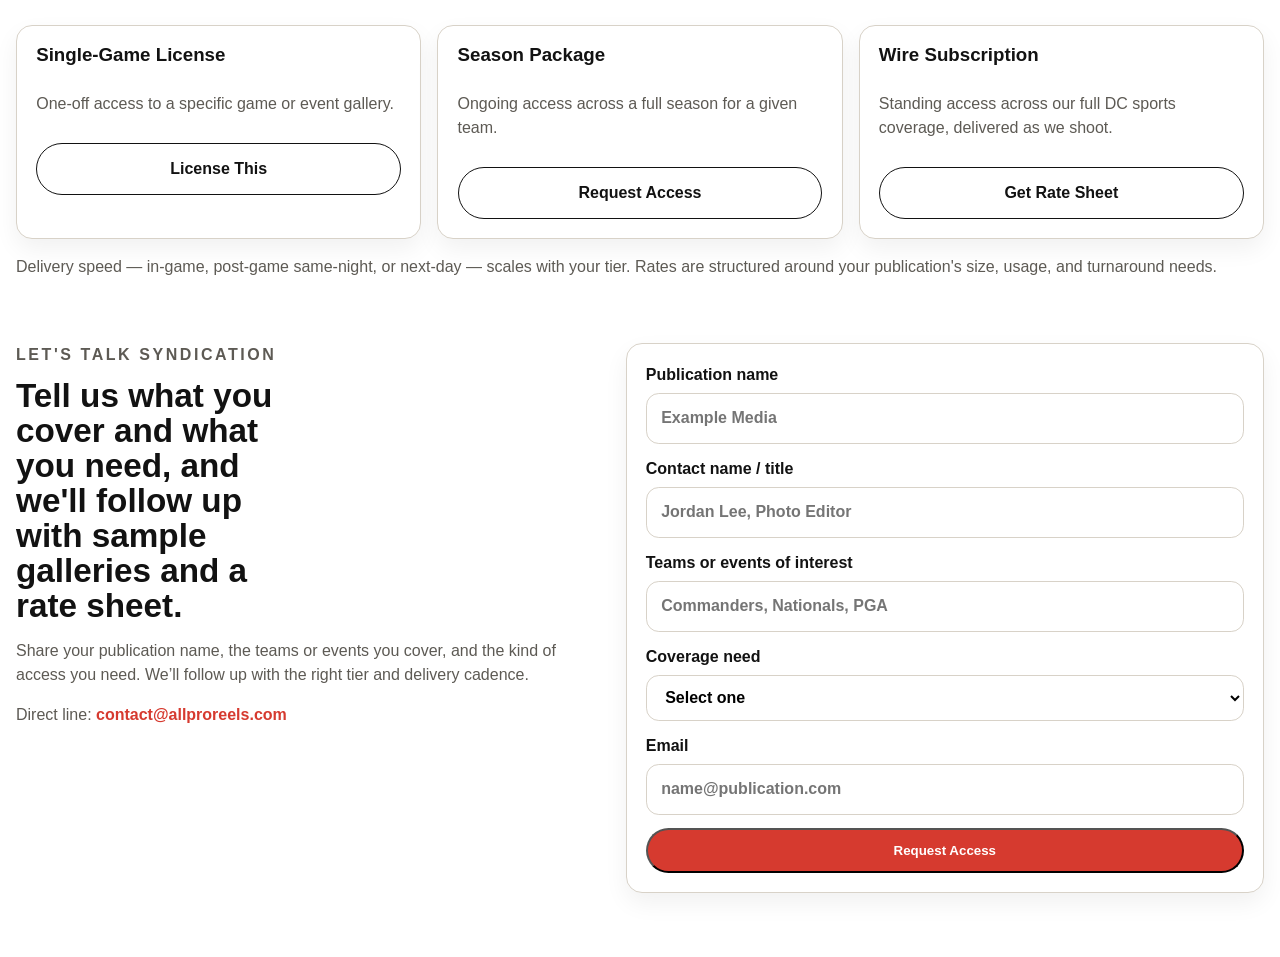
==== commit d3fe0b93: "New APR Wire Changes" ====
--- a/index.html
+++ b/index.html
@@ -47,37 +47,35 @@
         </div>
 
         <div class="hero-grid" aria-label="Featured coverage preview">
-          <figure class="hero-card hero-card-large">
-            <img src="images/Commanders%20minicamp.jpg" alt="Commanders minicamp coverage" />
-            <figcaption class="hero-caption">
-              <h3>Commanders Practice Report</h3>
-              <p>July 12, 2026</p>
-              <span>NFL / Washington Commanders</span>
-            </figcaption>
-          </figure>
-          <figure class="hero-card">
-            <img src="images/nationals%201.jpg" alt="Nationals batting practice" />
-            <figcaption class="hero-caption">
-              <h3>Nationals Batting Practice</h3>
-              <p>July 08, 2026</p>
-              <span>MLB / Washington Nationals</span>
-            </figcaption>
-          </figure>
-          <figure class="hero-card">
-            <img src="images/wizards%20summer%20league%202.jpg" alt="Wizards summer league action" />
-            <figcaption class="hero-caption">
-              <h3>Wizards Late-Game Action</h3>
-              <p>July 04, 2026</p>
-              <span>NBA / Washington Wizards</span>
-            </figcaption>
-          </figure>
-          <figure class="hero-card hero-card-wide">
-            <img src="images/Huge%20stop%20by%20Capitals%20goalie%20Ilya%20Samsonov%20%2830%29%20--%20All-Pro%20Reels%20_%20Robert%20Banez.jpg" alt="Capitals game action" />
-            <figcaption class="hero-caption">
-              <h3>Capitals Game Action</h3>
-              <p>July 15, 2026</p>
-              <span>NHL / Washington Capitals</span>
-            </figcaption>
+          <figure class="hero-card">
+            <img style="aspect-ratio: 16/9; object-fit: cover;" src="images/Commanders%20minicamp.jpg" alt="Commanders minicamp coverage" />
+          </figure>
+          <figure class="hero-card">
+            <img style="aspect-ratio: 16/9; object-fit: cover;" src="images/nationals%201.jpg" alt="Nationals batting practice" />
+          </figure>
+          <figure class="hero-card">
+            <img style="aspect-ratio: 16/9; object-fit: cover;" src="images/wizards%20summer%20league%202.jpg" alt="Wizards summer league action" />
+          </figure>
+          <figure class="hero-card">
+            <img style="aspect-ratio: 16/9; object-fit: cover;" src="images/Mystics%20media%20day.jpg" alt="Mystics media day" />
+          </figure>
+          <figure class="hero-card">
+            <img style="aspect-ratio: 16/9; object-fit: cover;" src="images/PGA%201.jpg" alt="PGA tournament action" />
+          </figure>
+          <figure class="hero-card">
+            <img style="aspect-ratio: 16/9; object-fit: cover;" src="images/DSC_5871.jpg" alt="NASCAR race action" />
+          </figure>
+          <figure class="hero-card">
+            <img style="aspect-ratio: 16/9; object-fit: cover;" src="images/Huge%20stop%20by%20Capitals%20goalie%20Ilya%20Samsonov%20%2830%29%20--%20All-Pro%20Reels%20_%20Robert%20Banez.jpg" alt="Capitals game action" />
+          </figure>
+          <figure class="hero-card">
+            <img style="aspect-ratio: 16/9; object-fit: cover;" src="images/Murphy_USMNT-3.jpg" alt="USMNT match coverage" />
+          </figure>
+          <figure class="hero-card">
+            <img style="aspect-ratio: 16/9; object-fit: cover;" src="images/womens%20golf%20tour.jpg" alt="Women’s golf tour coverage" />
+          </figure>
+          <figure class="hero-card">
+            <img style="aspect-ratio: 16/9; object-fit: cover;" src="images/Tiafoe%20Tennis.JPG" alt="Citi Open tennis action" />
           </figure>
         </div>
       </section>
@@ -85,13 +83,18 @@
       <section class="trust-bar" id="trusted-by" aria-label="Trusted by leading sports outlets">
         <p class="trust-label">Trusted by</p>
         <div class="logo-row">
-          <span>ESPN</span>
-          <span>The Athletic</span>
-          <span>The Washington Post</span>
-          <span>CBS Sports</span>
-          <span>DCist</span>
-          <span>SLAM</span>
-          <span>Washington Business Journal</span>
+          <img src="https://allproreels.com/wp-content/uploads/2025/05/WBJ.png" alt="Washington Business Journal" />
+          <img src="https://allproreels.com/wp-content/uploads/2025/05/Espn.png" alt="ESPN" />
+          <img src="https://allproreels.com/wp-content/uploads/2025/05/Slam.png" alt="SLAM" />
+          <img src="https://allproreels.com/wp-content/uploads/2025/05/dcist.png" alt="DCist" />
+          <img src="https://allproreels.com/wp-content/uploads/2025/05/The-team.png" alt="Team 980" />
+          <img src="https://allproreels.com/wp-content/uploads/2025/05/TA.png" alt="The Athletic" />
+          <img src="https://allproreels.com/wp-content/uploads/2025/05/TWT.png" alt="The Washington Times" />
+          <img src="https://allproreels.com/wp-content/uploads/2025/05/TWP.png" alt="The Washington Post" />
+          <img src="https://allproreels.com/wp-content/uploads/2025/05/NYT.png" alt="New York Times" />
+          <img src="https://allproreels.com/wp-content/uploads/2025/05/WCP.png" alt="Washington City Paper" />
+          <img src="https://allproreels.com/wp-content/uploads/2025/05/CBS_Sports.png" alt="CBS Sports" />
+          <img src="https://allproreels.com/wp-content/uploads/2025/05/YB_Media.png" alt="Yardbarker" />
         </div>
       </section>
 
@@ -105,15 +108,50 @@
             APR Wire covers Washington, DC's professional teams on-site every season, across home games, press conferences, and select away and postseason assignments. If it happens in DC sports, we're in the building.
           </p>
           <ul class="coverage-list">
-            <li>Washington Nationals (MLB)</li>
-            <li>Washington Commanders (NFL)</li>
-            <li>Washington Wizards (NBA)</li>
-            <li>Washington Mystics (WNBA)</li>
-            <li>Washington Capitals (NHL)</li>
-            <li>Golf — PGA and LIV events in the DMV</li>
-            <li>NASCAR</li>
-            <li>Soccer (MLS / USMNT / USWNT)</li>
-            <li>Tennis (Citi Open — ATP/WTA)</li>
+            <li class="coverage-item">
+              <img src="images/Washington_Nationals_logo.svg.webp" alt="Washington Nationals logo" />
+              <span class="coverage-item-label">Washington Nationals (MLB)</span>
+            </li>
+            <li class="coverage-item">
+              <img src="https://static.www.nfl.com/t_q-best/league/api/clubs/logos/WAS" alt="Washington Commanders logo" />
+              <span>Washington Commanders (NFL)</span>
+            </li>
+            <li class="coverage-item">
+              <img src="https://cdn.nba.com/teams/uploads/sites/1610612764/2022/06/wiz-primary.svg" alt="Washington Wizards logo" />
+              <span>Washington Wizards (NBA)</span>
+            </li>
+            <li class="coverage-item">
+              <img src="https://cdn.wnba.com/logos/wnba/1611661322/primary/D/logo.svg" alt="Washington Mystics logo" />
+              <span>Washington Mystics (WNBA)</span>
+            </li>
+            <li class="coverage-item">
+              <img src="https://assets.nhle.com/logos/nhl/svg/WSH_dark.svg" alt="Washington Capitals logo" />
+              <span>Washington Capitals (NHL)</span>
+            </li>
+            <li class="coverage-item">
+              <img src="https://res.cloudinary.com/pgatour-prod/tours/web-logos/pga-tour-logo.svg" alt="PGA Tour logo" />
+              <span>PGA Tour</span>
+            </li>
+            <li class="coverage-item">
+              <img src="https://www.lpga.com/-/media/images/site-logos/lpga_logo_horiz_color_over_white_v3.svg" alt="LPGA logo" />
+              <span>LPGA</span>
+            </li>
+            <li class="coverage-item">
+              <img src="images/nascar_white_rgb.avif" alt="NASCAR logo" />
+              <span class="coverage-item-label">NASCAR</span>
+            </li>
+            <li class="coverage-item">
+              <img src="https://images.mlssoccer.com/image/upload/v1745380556/assets/mnp/club-logos/1326-dc-united-logo_pwc97q_oak5vj.png" alt="DC United logo" />
+              <span>MLS (DC United)</span>
+            </li>
+            <li class="coverage-item coverage-item-text-only">
+              <img src="https://content.ussoccer.com/media/images/oyf3dba6/production/bf72ee7b299178803e565d6c872cdb4baf2aef2d-640x877.png" alt="US Soccer logo" />
+              <span>US Soccer (USMNT/USWNT)</span>
+            </li>
+            <li class="coverage-item">
+              <img src="images/atp_logo.jpeg" alt="ATP Tour logo" />
+              <span>ATP / Tennis</span>
+            </li>
           </ul>
         </div>
       </section>
--- a/styles.css
+++ b/styles.css
@@ -1,12 +1,12 @@
 :root {
-  --bg: #f3f1eb;
+  --bg: #ffffff;
   --surface: #ffffff;
-  --surface-2: #ece8e0;
+  --surface-2: #ffffff;
   --text: #121212;
   --muted: #5d5a54;
   --accent: #d63a2f;
   --border: #d8d2c8;
-  --shadow: 0 20px 50px rgba(0, 0, 0, 0.08);
+  --shadow: 0 10px 24px rgba(18, 18, 18, 0.06);
   --max-width: 1280px;
 }
 
@@ -59,17 +59,20 @@
   font-weight: 700;
   letter-spacing: 0.04em;
   text-transform: uppercase;
+  color: #ffffff;
 }
 
 .brand-mark {
   display: inline-grid;
   place-items: center;
-  width: 2.3rem;
-  height: 2.3rem;
-  background: var(--text);
-  color: var(--surface);
+  width: 2.45rem;
+  height: 2.45rem;
+  background: #1a1a1a;
+  color: #ffffff;
+  border: 2px solid #ffffff;
   border-radius: 999px;
-  font-size: 0.8rem;
+  font-size: 0.85rem;
+  box-shadow: 0 0 0 1px rgba(255, 255, 255, 0.18);
 }
 
 .site-nav {
@@ -205,69 +208,35 @@
 
 .hero-grid {
   display: grid;
-  grid-template-columns: 1fr 1fr;
-  gap: 0.8rem;
+  grid-template-columns: repeat(2, minmax(0, 1fr));
+  gap: 0.5rem;
+  align-items: stretch;
 }
 
 .hero-card {
   overflow: hidden;
-  border-radius: 1.25rem;
+  border-radius: 1.2rem;
   border: 1px solid var(--border);
   box-shadow: var(--shadow);
   display: flex;
   flex-direction: column;
   background: var(--surface);
+  transform: translateY(-1px);
 }
 
 .hero-card img {
   width: 100%;
   display: block;
   object-fit: cover;
-}
-
-.hero-card img {
-  aspect-ratio: 4 / 5;
-}
-
-.hero-card.hero-card-large img {
   aspect-ratio: 16 / 9;
-}
-
-.hero-card.hero-card-wide img {
-  aspect-ratio: 16 / 10;
-}
-
-.hero-card figcaption {
-  width: 100%;
-  position: relative;
-}
-
-.hero-caption {
-  padding: 1rem;
-  border-top: 1px solid var(--border);
-  background: rgba(255, 255, 255, 0.98);
-  display: flex;
-  flex-direction: column;
-  gap: 0.4rem;
-}
-
-.hero-caption h3 {
-  font-size: 0.95rem;
-  margin-bottom: 0.2rem;
-}
-
-.hero-caption p,
-.hero-caption span {
-  margin: 0;
-  color: var(--muted);
-  font-size: 0.9rem;
+  min-height: 240px;
 }
 
 .trust-bar {
   margin-top: 2.4rem;
   padding: 1.1rem 1.25rem;
-  background: var(--surface);
-  border: 1px solid var(--border);
+  background: #000000;
+  border: 1px solid #2a2a2a;
   border-radius: 1.25rem;
   box-shadow: var(--shadow);
 }
@@ -278,13 +247,23 @@
   font-weight: 700;
   letter-spacing: 0.16em;
   text-transform: uppercase;
-  color: var(--muted);
+  color: #ffffff;
 }
 
 .logo-row {
   display: flex;
   flex-wrap: wrap;
-  gap: 0.65rem;
+  gap: 0.8rem;
+  align-items: center;
+}
+
+.logo-row img {
+  max-height: 40px;
+  width: auto;
+  max-width: 132px;
+  object-fit: contain;
+  filter: grayscale(1);
+  opacity: 0.75;
 }
 
 .logo-row span {
@@ -318,6 +297,65 @@
   border-radius: 0.95rem;
   background: var(--surface);
   font-weight: 600;
+  box-shadow: var(--shadow);
+}
+
+.coverage-item {
+  display: flex;
+  align-items: center;
+  gap: 0.75rem;
+  height: 3.2rem;
+  min-height: 3.2rem;
+}
+
+.coverage-item img {
+  width: auto;
+  height: 2.2rem;
+  max-height: 2.2rem;
+  object-fit: contain;
+  flex-shrink: 0;
+  display: block;
+}
+
+.coverage-item > span {
+  display: inline-block;
+  flex: 1;
+  font-weight: 700;
+  line-height: 1.2;
+  white-space: normal;
+}
+
+.coverage-item-text-only {
+  justify-content: center;
+  text-align: center;
+}
+
+.coverage-item-dark {
+  background: #111111;
+  color: #ffffff;
+}
+
+.coverage-item-dark > span {
+  color: #ffffff;
+}
+
+.coverage-item-dark img {
+  filter: brightness(1.15);
+}
+
+.coverage-item-nationals {
+  background: #0f172a;
+  color: #ffffff;
+}
+
+.coverage-item-nationals > span {
+  color: #ffffff;
+}
+
+.coverage-item-nationals img {
+  height: 2.2rem;
+  max-height: 2.2rem;
+  filter: brightness(1.2) contrast(1.05);
 }
 
 .feature-list {
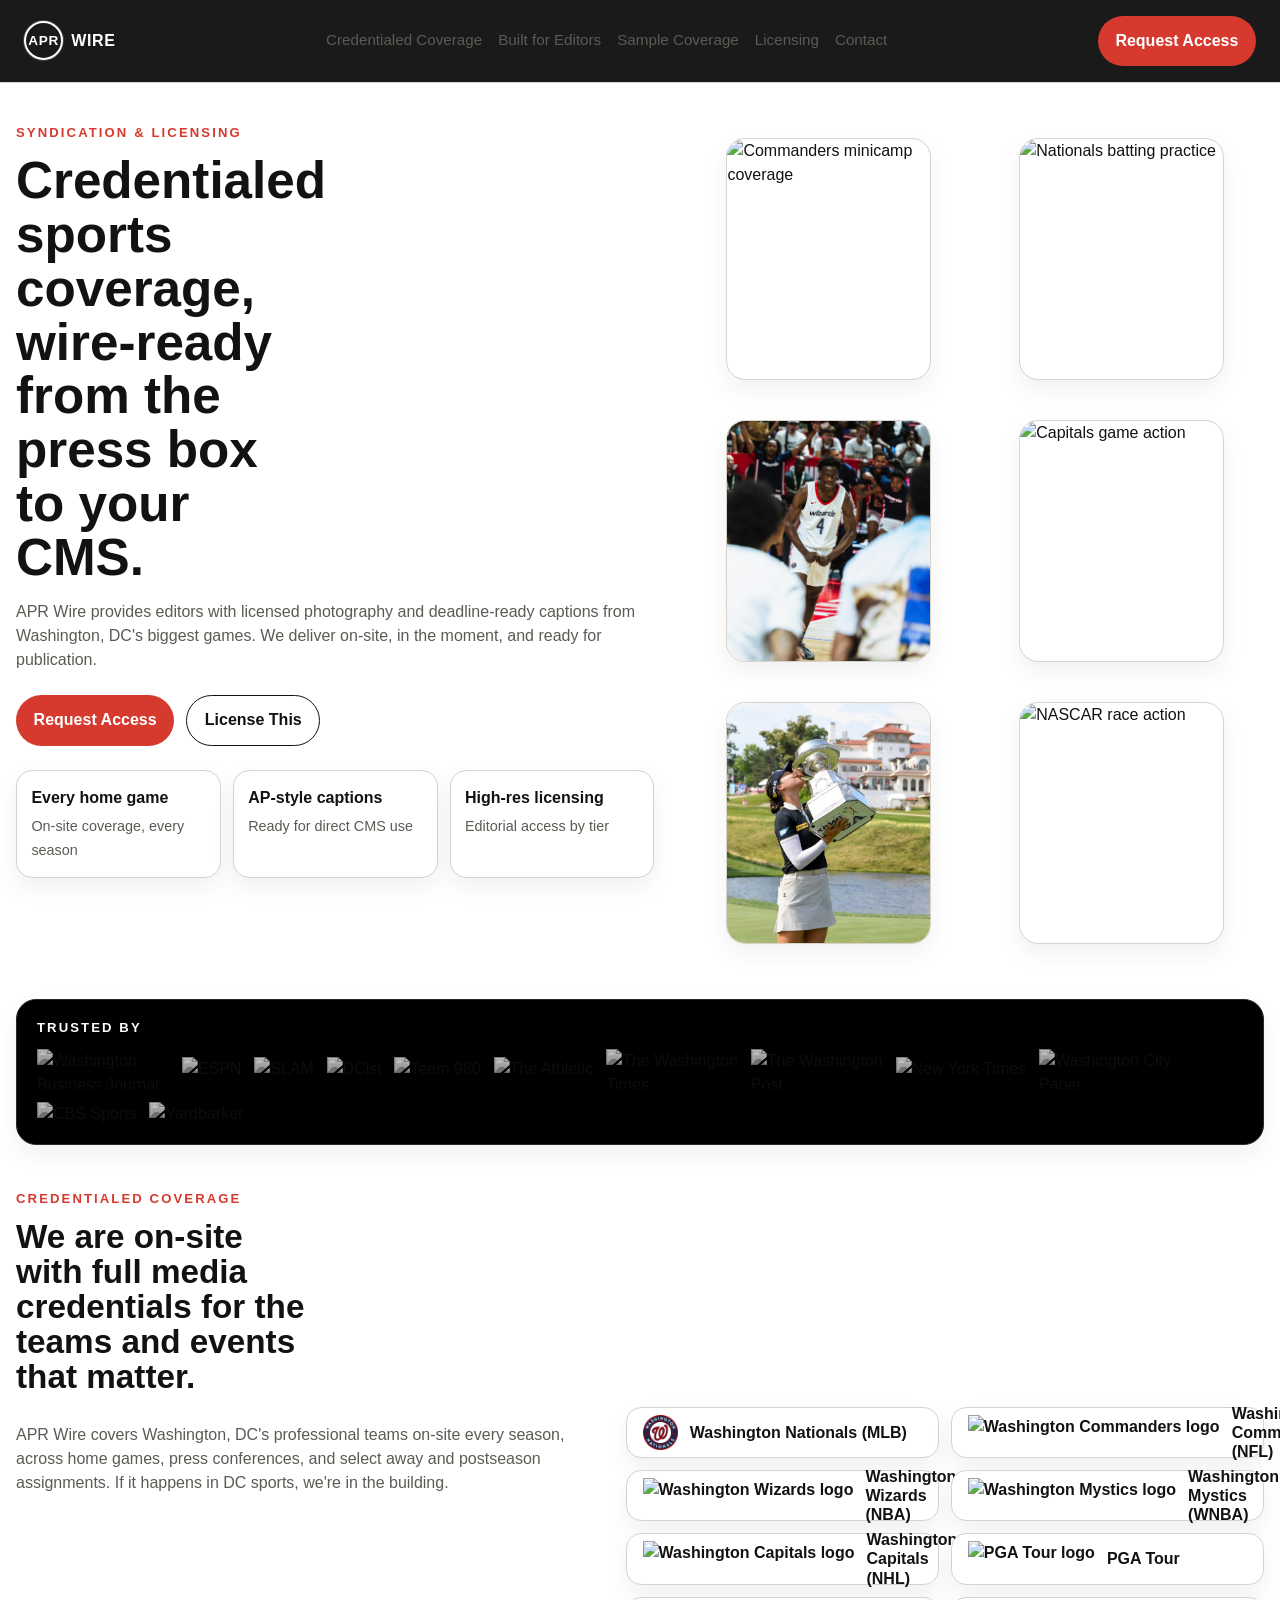
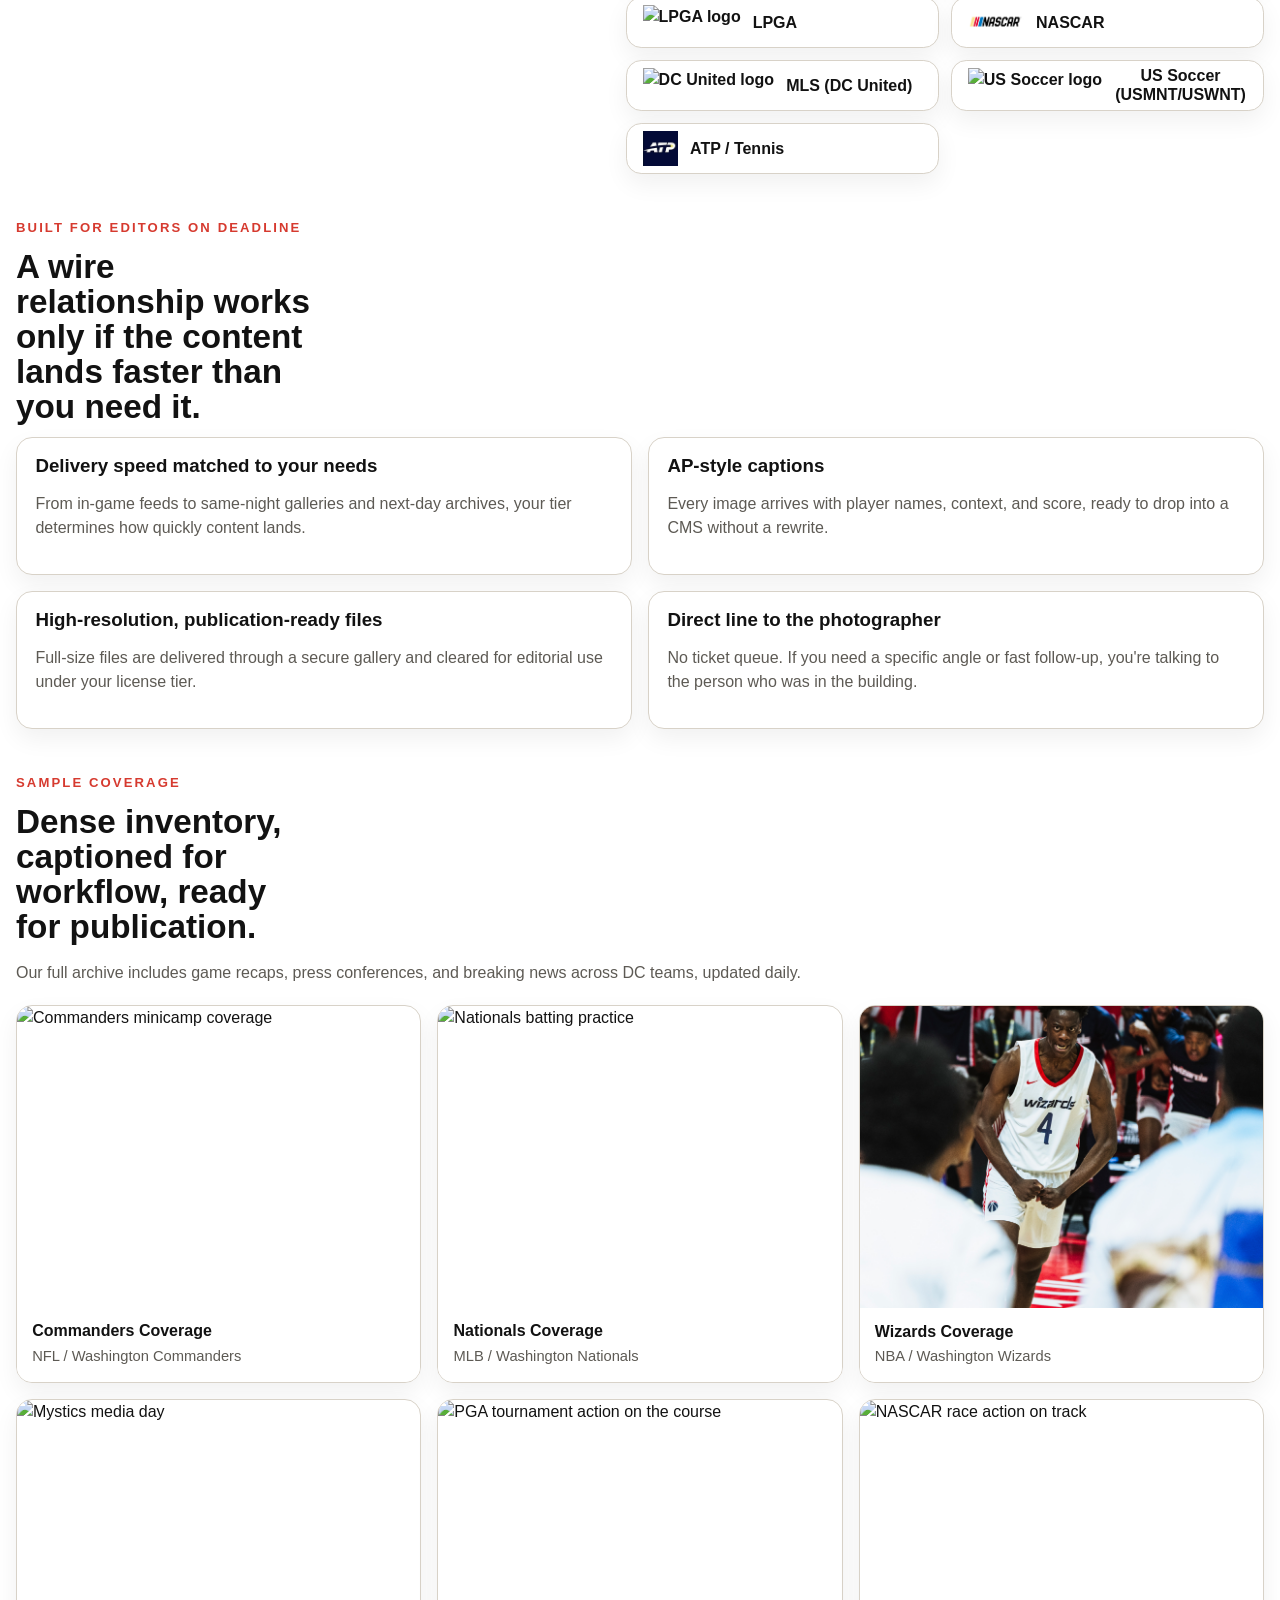
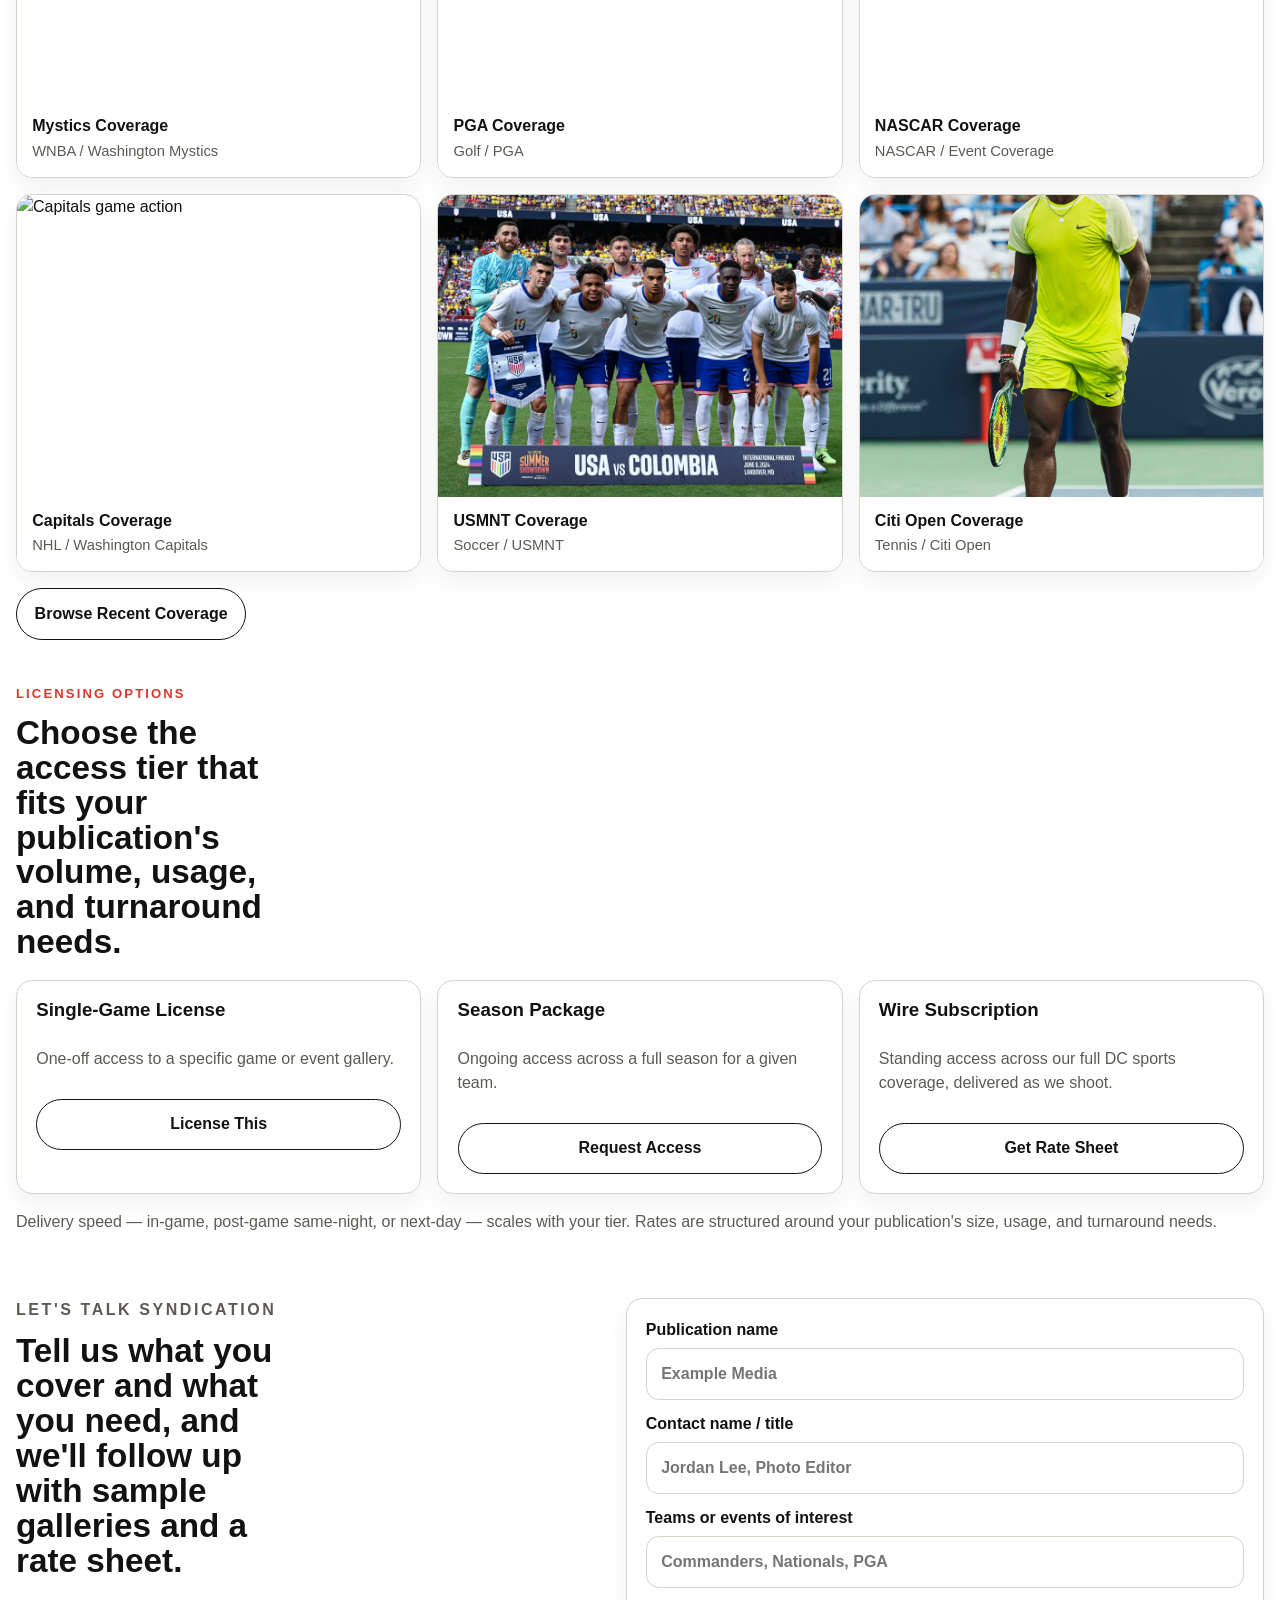
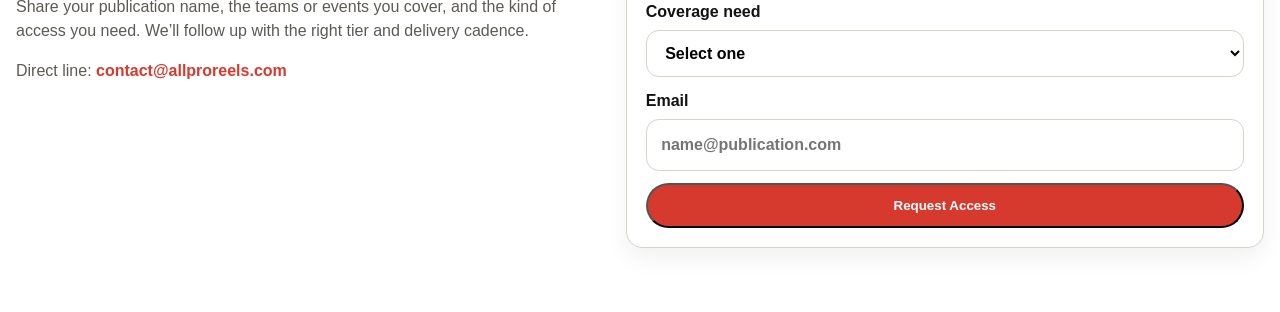
==== commit 62e40679: "APR Wire 3" ====
--- a/index.html
+++ b/index.html
@@ -57,25 +57,13 @@
             <img style="aspect-ratio: 16/9; object-fit: cover;" src="images/wizards%20summer%20league%202.jpg" alt="Wizards summer league action" />
           </figure>
           <figure class="hero-card">
-            <img style="aspect-ratio: 16/9; object-fit: cover;" src="images/Mystics%20media%20day.jpg" alt="Mystics media day" />
-          </figure>
-          <figure class="hero-card">
-            <img style="aspect-ratio: 16/9; object-fit: cover;" src="images/PGA%201.jpg" alt="PGA tournament action" />
+            <img style="aspect-ratio: 16/9; object-fit: cover;" src="images/Huge%20stop%20by%20Capitals%20goalie%20Ilya%20Samsonov%20%2830%29%20--%20All-Pro%20Reels%20_%20Robert%20Banez.jpg" alt="Capitals game action" />
+          </figure>
+          <figure class="hero-card">
+            <img style="aspect-ratio: 16/9; object-fit: cover;" src="images/womens%20golf%20tour.jpg" alt="Women’s golf tour coverage" />
           </figure>
           <figure class="hero-card">
             <img style="aspect-ratio: 16/9; object-fit: cover;" src="images/DSC_5871.jpg" alt="NASCAR race action" />
-          </figure>
-          <figure class="hero-card">
-            <img style="aspect-ratio: 16/9; object-fit: cover;" src="images/Huge%20stop%20by%20Capitals%20goalie%20Ilya%20Samsonov%20%2830%29%20--%20All-Pro%20Reels%20_%20Robert%20Banez.jpg" alt="Capitals game action" />
-          </figure>
-          <figure class="hero-card">
-            <img style="aspect-ratio: 16/9; object-fit: cover;" src="images/Murphy_USMNT-3.jpg" alt="USMNT match coverage" />
-          </figure>
-          <figure class="hero-card">
-            <img style="aspect-ratio: 16/9; object-fit: cover;" src="images/womens%20golf%20tour.jpg" alt="Women’s golf tour coverage" />
-          </figure>
-          <figure class="hero-card">
-            <img style="aspect-ratio: 16/9; object-fit: cover;" src="images/Tiafoe%20Tennis.JPG" alt="Citi Open tennis action" />
           </figure>
         </div>
       </section>
@@ -191,91 +179,82 @@
         </p>
         <div class="sample-grid">
           <article class="sample-card">
-            <a href="https://allproreels.com/coverage/">
+            <a href="https://allproreels.com/category/nfl/">
               <img src="images/Commanders%20minicamp.jpg" alt="Commanders minicamp coverage" />
               <div class="caption">
-                <h3>Commanders Practice Report</h3>
-                <p>July 12, 2026</p>
+                <h3>Commanders Coverage</h3>
                 <span>NFL / Washington Commanders</span>
               </div>
             </a>
           </article>
           <article class="sample-card">
-            <a href="https://allproreels.com/coverage/">
+            <a href="https://allproreels.com/category/mlb/">
               <img src="images/nationals%201.jpg" alt="Nationals batting practice" />
               <div class="caption">
-                <h3>Nationals Batting Practice</h3>
-                <p>July 08, 2026</p>
+                <h3>Nationals Coverage</h3>
                 <span>MLB / Washington Nationals</span>
               </div>
             </a>
           </article>
           <article class="sample-card">
-            <a href="https://allproreels.com/coverage/">
+            <a href="https://allproreels.com/category/nba/">
               <img src="images/wizards%20summer%20league%202.jpg" alt="Wizards summer league action" />
               <div class="caption">
-                <h3>Wizards Late-Game Action</h3>
-                <p>July 04, 2026</p>
+                <h3>Wizards Coverage</h3>
                 <span>NBA / Washington Wizards</span>
               </div>
             </a>
           </article>
           <article class="sample-card">
-            <a href="https://allproreels.com/coverage/">
+            <a href="https://allproreels.com/category/wnba/">
               <img src="images/Mystics%20media%20day.jpg" alt="Mystics media day" />
               <div class="caption">
-                <h3>Mystics Media Availability</h3>
-                <p>June 29, 2026</p>
+                <h3>Mystics Coverage</h3>
                 <span>WNBA / Washington Mystics</span>
               </div>
             </a>
           </article>
           <article class="sample-card">
-            <a href="https://allproreels.com/coverage/">
+            <a href="https://allproreels.com/category/pga/">
               <img src="images/PGA%201.jpg" alt="PGA tournament action on the course" />
               <div class="caption">
-                <h3>PGA Tournament Walk</h3>
-                <p>June 20, 2026</p>
+                <h3>PGA Coverage</h3>
                 <span>Golf / PGA</span>
               </div>
             </a>
           </article>
           <article class="sample-card">
-            <a href="https://allproreels.com/coverage/">
+            <a href="https://allproreels.com/category/nascar/">
               <img src="images/nascar%203.jpg" alt="NASCAR race action on track" />
               <div class="caption">
-                <h3>NASCAR Weekend Gallery</h3>
-                <p>June 15, 2026</p>
+                <h3>NASCAR Coverage</h3>
                 <span>NASCAR / Event Coverage</span>
               </div>
             </a>
           </article>
           <article class="sample-card">
-            <a href="https://allproreels.com/coverage/">
+            <a href="https://allproreels.com/category/nhl/">
               <img src="images/Huge%20stop%20by%20Capitals%20goalie%20Ilya%20Samsonov%20%2830%29%20--%20All-Pro%20Reels%20_%20Robert%20Banez.jpg" alt="Capitals game action" />
               <div class="caption">
-                <h3>Capitals Game Action</h3>
-                <p>July 15, 2026</p>
+                <h3>Capitals Coverage</h3>
                 <span>NHL / Washington Capitals</span>
               </div>
             </a>
           </article>
           <article class="sample-card">
-            <a href="https://allproreels.com/coverage/">
+            <a href="https://allproreels.com/category/soccer/">
               <img src="images/Murphy_USMNT-3.jpg" alt="USMNT match coverage" />
               <div class="caption">
-                <h3>USMNT Match Coverage</h3>
-                <p>June 10, 2026</p>
+                <h3>USMNT Coverage</h3>
                 <span>Soccer / USMNT</span>
               </div>
             </a>
           </article>
           <article class="sample-card">
-            <a href="https://allproreels.com/coverage/">
+            <a href="https://allproreels.com/category/tennis/">
               <img src="images/Tiafoe%20Tennis.JPG" alt="Citi Open tennis action" />
               <div class="caption">
-                <h3>Citi Open Tennis</h3>
-                <p>July 01, 2026</p>
+                <h3>Citi Open Coverage</h3>
                 <span>Tennis / Citi Open</span>
               </div>
             </a>
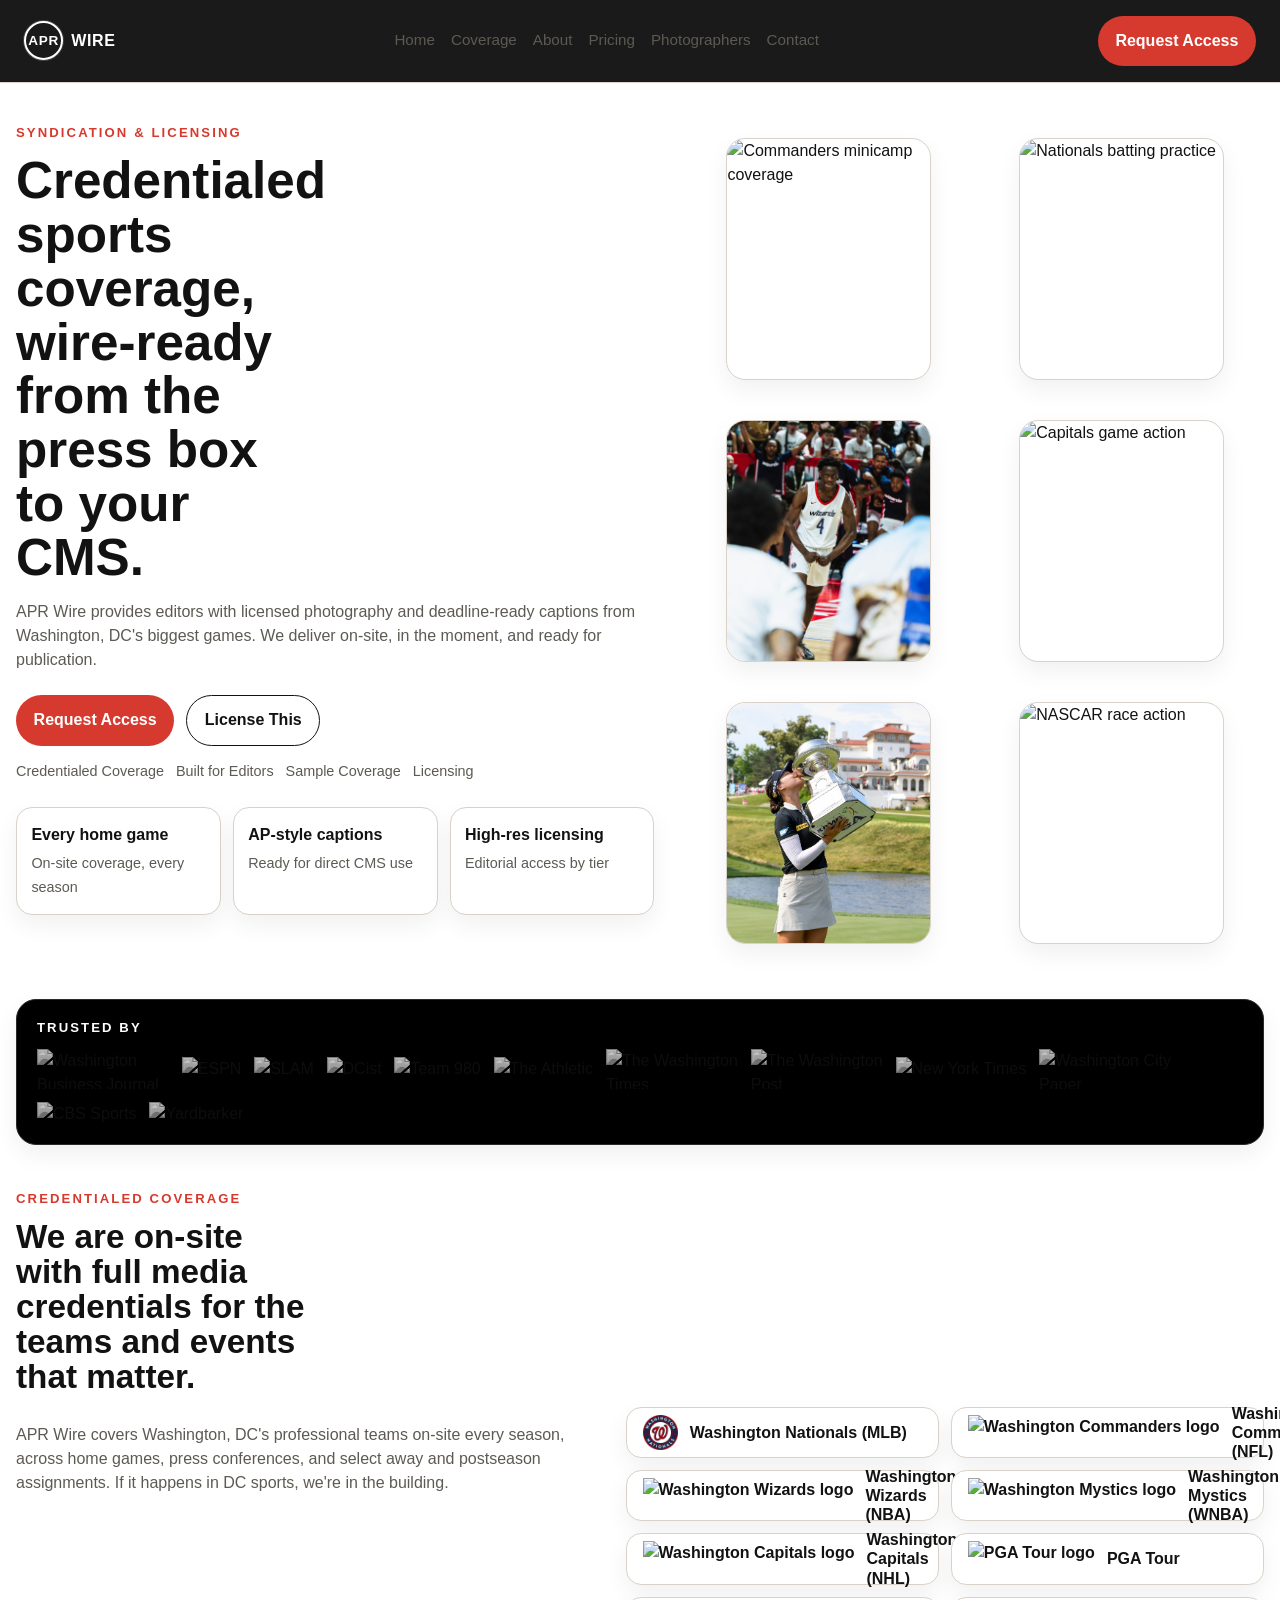
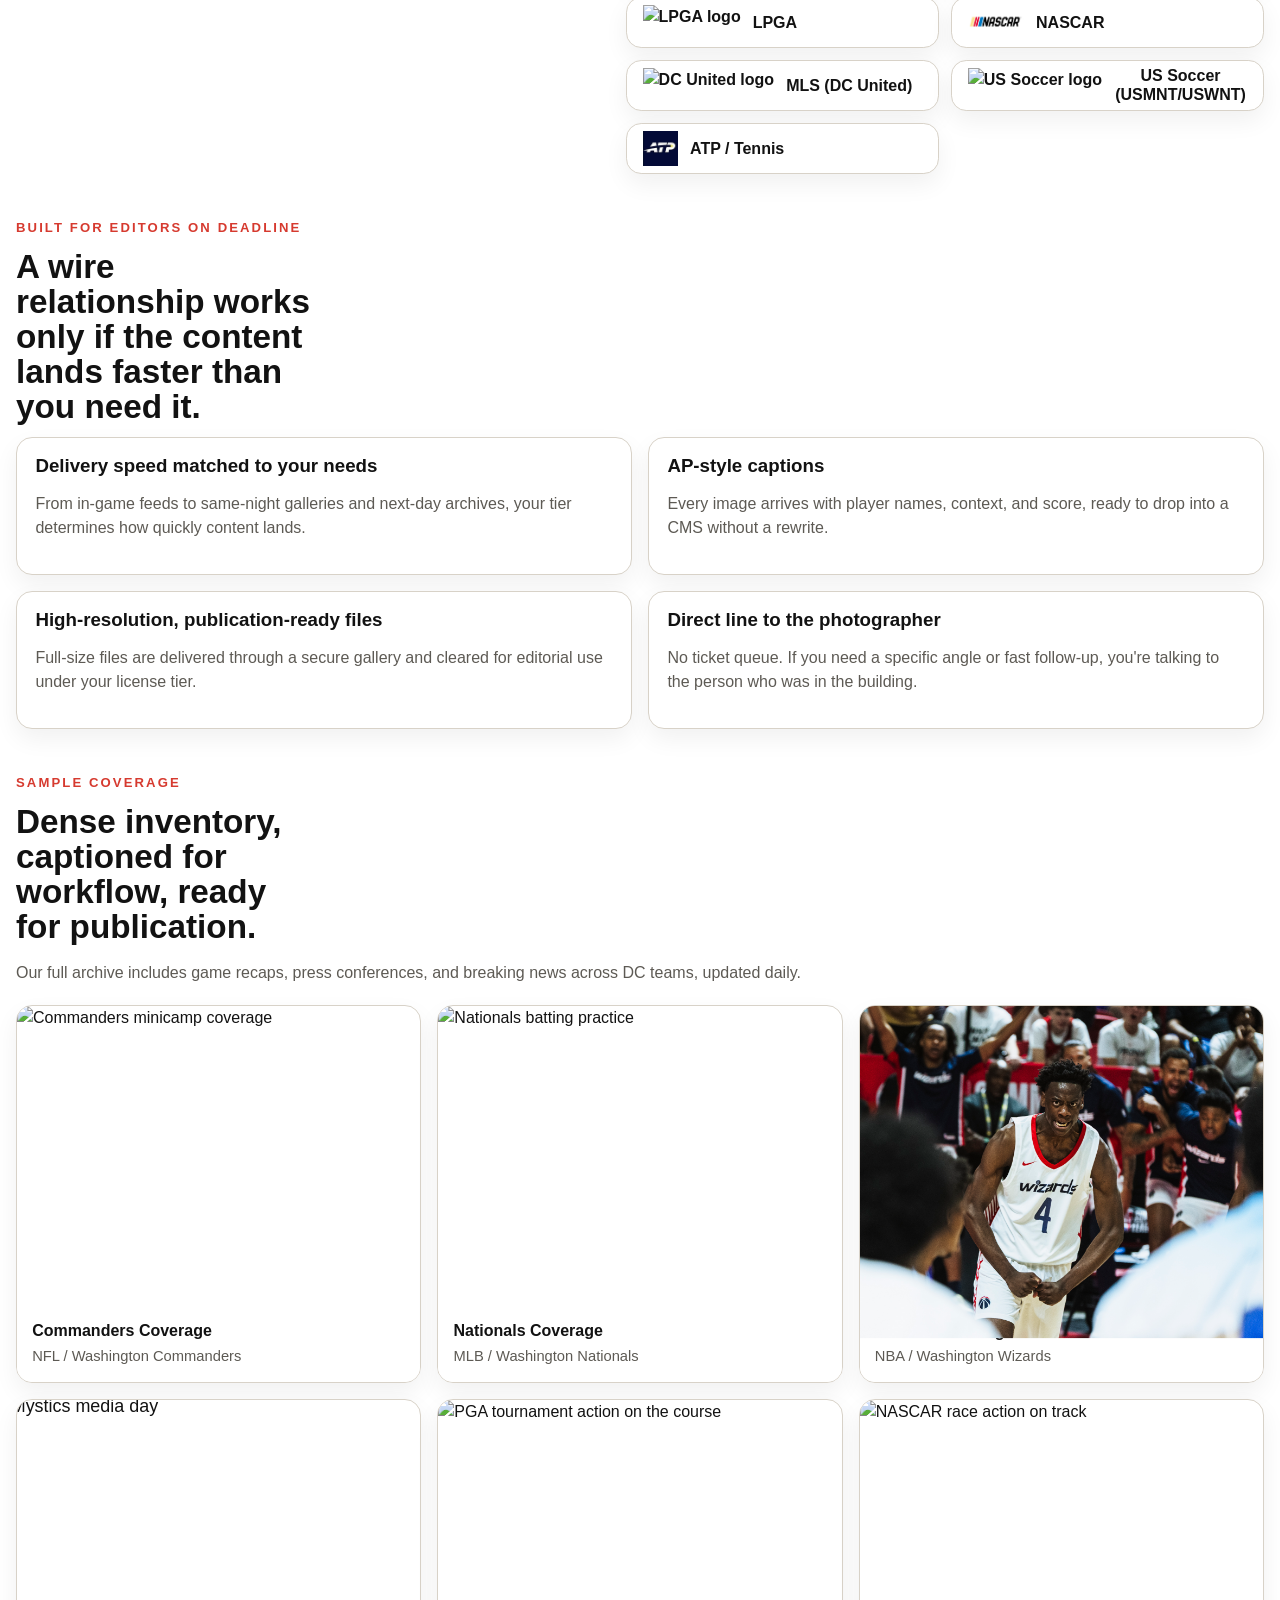
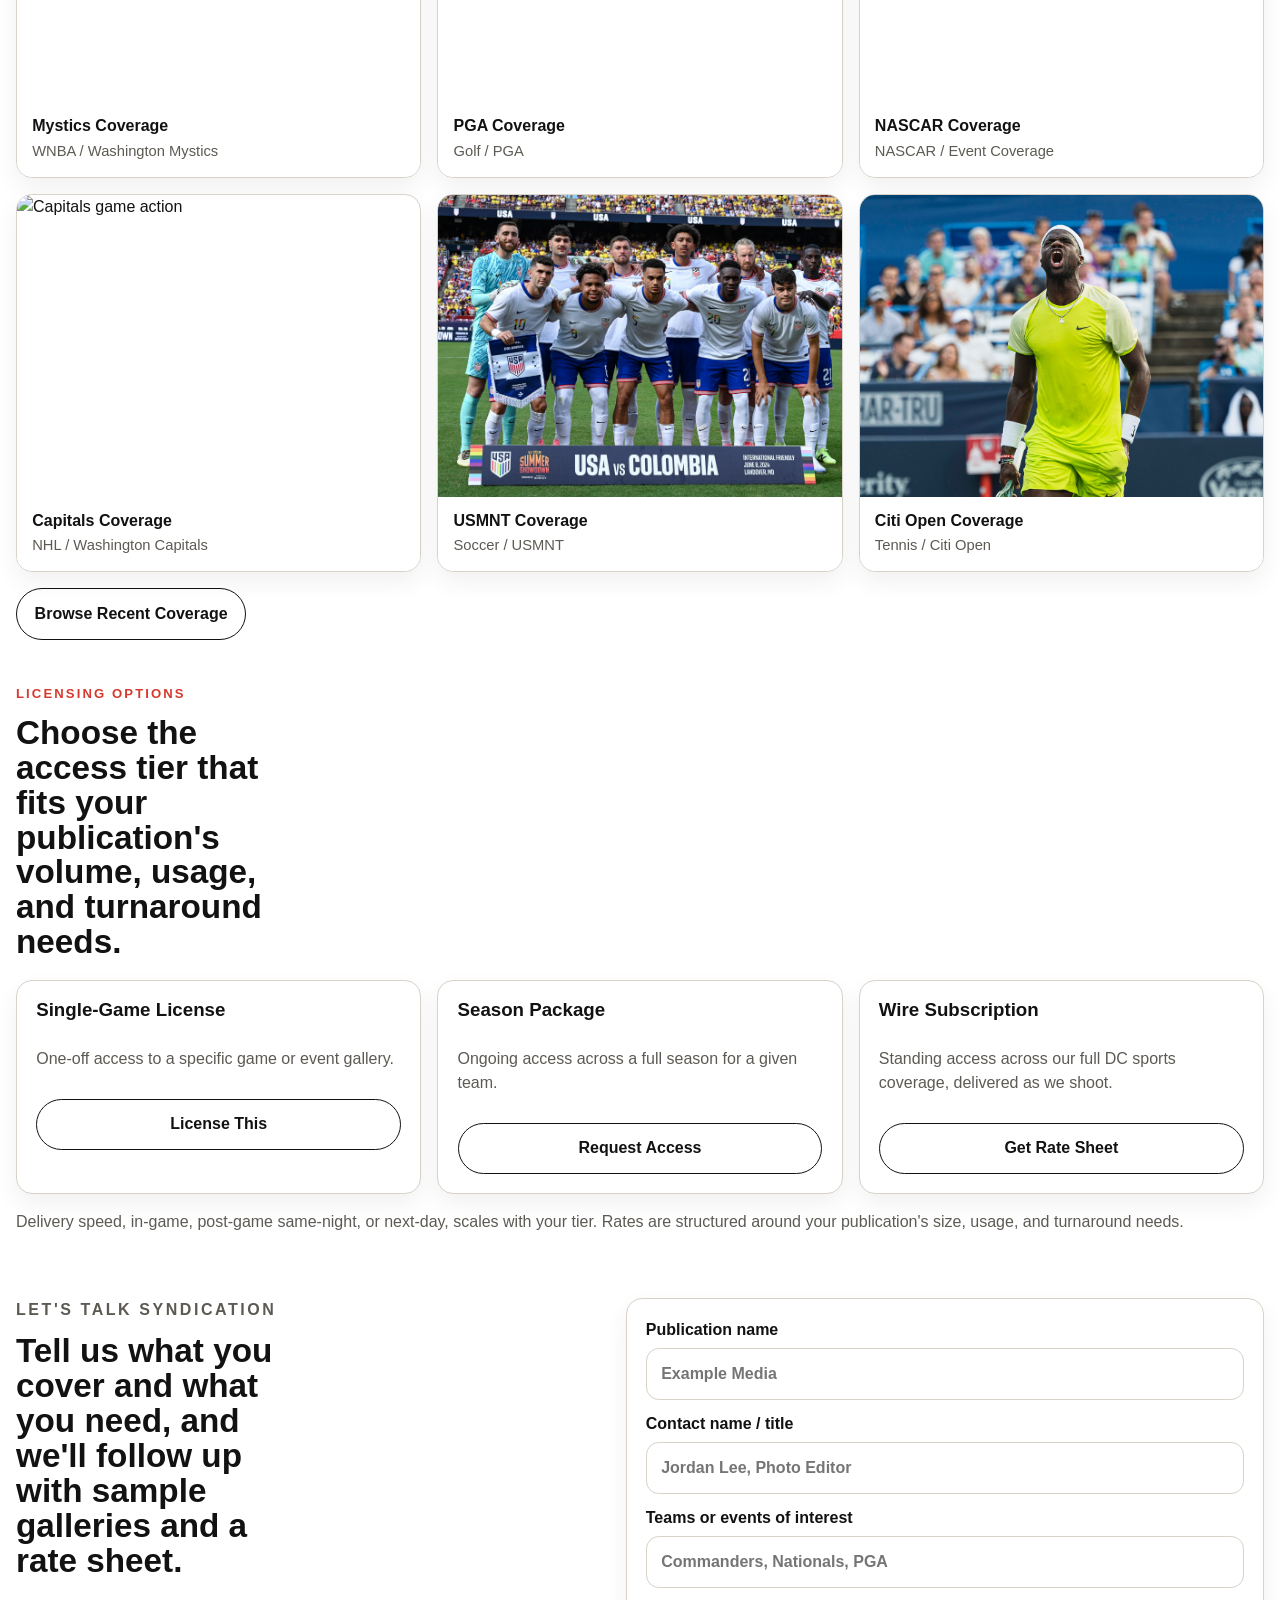
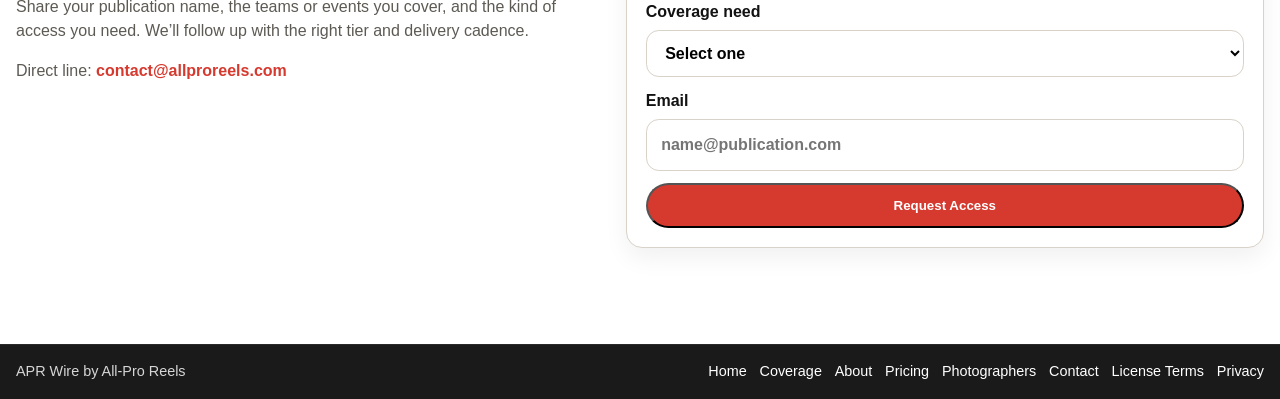
==== commit 6f510b30: "APR Wire 4.0" ====
--- a/index.html
+++ b/index.html
@@ -17,11 +17,12 @@
         <span class="brand-name">Wire</span>
       </a>
       <nav class="site-nav" aria-label="Primary navigation">
-        <a href="#coverage">Credentialed Coverage</a>
-        <a href="#deadline">Built for Editors</a>
-        <a href="#sample-coverage">Sample Coverage</a>
-        <a href="#licensing">Licensing</a>
-        <a href="#contact">Contact</a>
+        <a href="index.html">Home</a>
+        <a href="coverage/">Coverage</a>
+        <a href="about.html">About</a>
+        <a href="pricing.html">Pricing</a>
+        <a href="photographers.html">Photographers</a>
+        <a href="index.html#contact">Contact</a>
       </nav>
       <a class="header-cta" href="#contact">Request Access</a>
     </header>
@@ -39,6 +40,12 @@
             <a class="button primary" href="#contact">Request Access</a>
             <a class="button secondary" href="#sample-coverage">License This</a>
           </div>
+          <p class="home-section-links" aria-label="Homepage section links">
+            <a href="#coverage">Credentialed Coverage</a>
+            <a href="#deadline">Built for Editors</a>
+            <a href="#sample-coverage">Sample Coverage</a>
+            <a href="#licensing">Licensing</a>
+          </p>
           <ul class="hero-stats" aria-label="APR Wire highlights">
             <li><strong>Every home game</strong><span>On-site coverage, every season</span></li>
             <li><strong>AP-style captions</strong><span>Ready for direct CMS use</span></li>
@@ -288,7 +295,7 @@
           </article>
         </div>
         <p class="section-copy">
-          Delivery speed — in-game, post-game same-night, or next-day — scales with your tier. Rates are structured around your publication's size, usage, and turnaround needs.
+          Delivery speed, in-game, post-game same-night, or next-day, scales with your tier. Rates are structured around your publication's size, usage, and turnaround needs.
         </p>
       </section>
 
--- a/styles.css
+++ b/styles.css
@@ -179,6 +179,25 @@
   margin-top: 1.4rem;
 }
 
+.home-section-links {
+  display: flex;
+  flex-wrap: wrap;
+  gap: 0.75rem;
+  margin: 0.9rem 0 0;
+}
+
+.home-section-links a {
+  font-size: 0.9rem;
+  color: var(--muted);
+  border-bottom: 1px solid transparent;
+}
+
+.home-section-links a:hover,
+.home-section-links a:focus-visible {
+  color: var(--accent);
+  border-bottom-color: var(--accent);
+}
+
 .hero-stats {
   display: grid;
   grid-template-columns: repeat(3, minmax(0, 1fr));
@@ -396,6 +415,14 @@
 
 .sample-card img {
   aspect-ratio: 4 / 3;
+  object-position: center top;
+}
+
+#sample-coverage .sample-card img[src*="Mystics%20media%20day.jpg"],
+#sample-coverage .sample-card img[src*="wizards%20summer%20league%202.jpg"] {
+  transform: scale(1.12);
+  transform-origin: center 20%;
+  object-position: center 20%;
 }
 
 .caption,
@@ -519,3 +546,179 @@
     max-width: none;
   }
 }
+
+.site-footer {
+  margin-top: 2rem;
+  background: #1a1a1a;
+  color: #ffffff;
+  border-top: 1px solid #2a2a2a;
+}
+
+.site-footer-inner {
+  width: min(var(--max-width), calc(100% - 2rem));
+  margin: 0 auto;
+  padding: 1rem 0;
+  display: flex;
+  flex-wrap: wrap;
+  gap: 0.8rem 1.2rem;
+  align-items: center;
+  justify-content: space-between;
+}
+
+.site-footer-inner p {
+  margin: 0;
+  color: #d6d6d6;
+  font-size: 0.9rem;
+}
+
+.site-footer-nav {
+  display: flex;
+  flex-wrap: wrap;
+  gap: 0.8rem;
+}
+
+.site-footer-nav a {
+  color: #ffffff;
+  font-size: 0.9rem;
+}
+
+.site-footer-nav a:hover,
+.site-footer-nav a:focus-visible {
+  color: var(--accent);
+}
+
+.subpage-main {
+  width: min(980px, calc(100% - 2rem));
+  margin: 0 auto;
+  padding: 2.4rem 0 3.2rem;
+}
+
+.subpage-hero {
+  margin-top: 1rem;
+}
+
+.subpage-hero-grid {
+  display: grid;
+  grid-template-columns: repeat(3, minmax(0, 1fr));
+  gap: 0.6rem;
+}
+
+.subpage-hero-card {
+  overflow: hidden;
+  border-radius: 1rem;
+  border: 1px solid var(--border);
+  box-shadow: var(--shadow);
+  background: var(--surface);
+}
+
+.subpage-hero-card img {
+  width: 100%;
+  aspect-ratio: 16 / 10;
+  object-fit: cover;
+  object-position: center top;
+}
+
+.subpage-hero-card img[src*="Nationals%202.jpg"],
+.subpage-hero-card img[src*="WNBA%20opener.jpg"] {
+  object-position: center center;
+}
+
+.subpage-hero-card img[src*="Nationals%202.jpg"] {
+  object-position: center 28%;
+}
+
+.subpage-section {
+  background: var(--surface);
+  border: 1px solid var(--border);
+  border-radius: 1rem;
+  box-shadow: var(--shadow);
+  padding: 1.2rem;
+  margin-top: 1rem;
+}
+
+.subpage-section p {
+  margin: 0.6rem 0 0;
+}
+
+.subpage-section ul {
+  margin: 0.8rem 0 0;
+  padding-left: 1.1rem;
+}
+
+.subpage-grid {
+  display: grid;
+  grid-template-columns: repeat(2, minmax(0, 1fr));
+  gap: 1rem;
+}
+
+.leadership-flow {
+  display: grid;
+  gap: 1rem;
+}
+
+.leadership-bio {
+  padding: 0.25rem 0;
+}
+
+.leadership-shared-photo {
+  margin: 0;
+  overflow: hidden;
+  border-radius: 1rem;
+  border: 1px solid var(--border);
+  box-shadow: var(--shadow);
+  background: var(--surface);
+}
+
+.leadership-shared-photo img {
+  width: 100%;
+  aspect-ratio: 16 / 9;
+  object-fit: cover;
+  object-position: center 35%;
+}
+
+.leadership-shared-photo figcaption {
+  padding: 0.7rem 0.85rem;
+  color: var(--muted);
+  font-size: 0.9rem;
+  border-top: 1px solid var(--border);
+}
+
+.subpage-form {
+  display: grid;
+  gap: 0.8rem;
+}
+
+.subpage-form-grid {
+  display: grid;
+  grid-template-columns: repeat(2, minmax(0, 1fr));
+  gap: 0.8rem;
+}
+
+.subpage-form label {
+  display: grid;
+  gap: 0.35rem;
+  font-weight: 600;
+}
+
+.subpage-form input,
+.subpage-form textarea {
+  width: 100%;
+  padding: 0.75rem 0.85rem;
+  border: 1px solid var(--border);
+  border-radius: 0.75rem;
+  font: inherit;
+  background: var(--surface-2);
+}
+
+@media (max-width: 720px) {
+  .site-footer-inner {
+    flex-direction: column;
+    align-items: flex-start;
+  }
+
+  .subpage-grid,
+  .subpage-form-grid,
+  .subpage-hero-grid {
+    grid-template-columns: 1fr;
+  }
+}
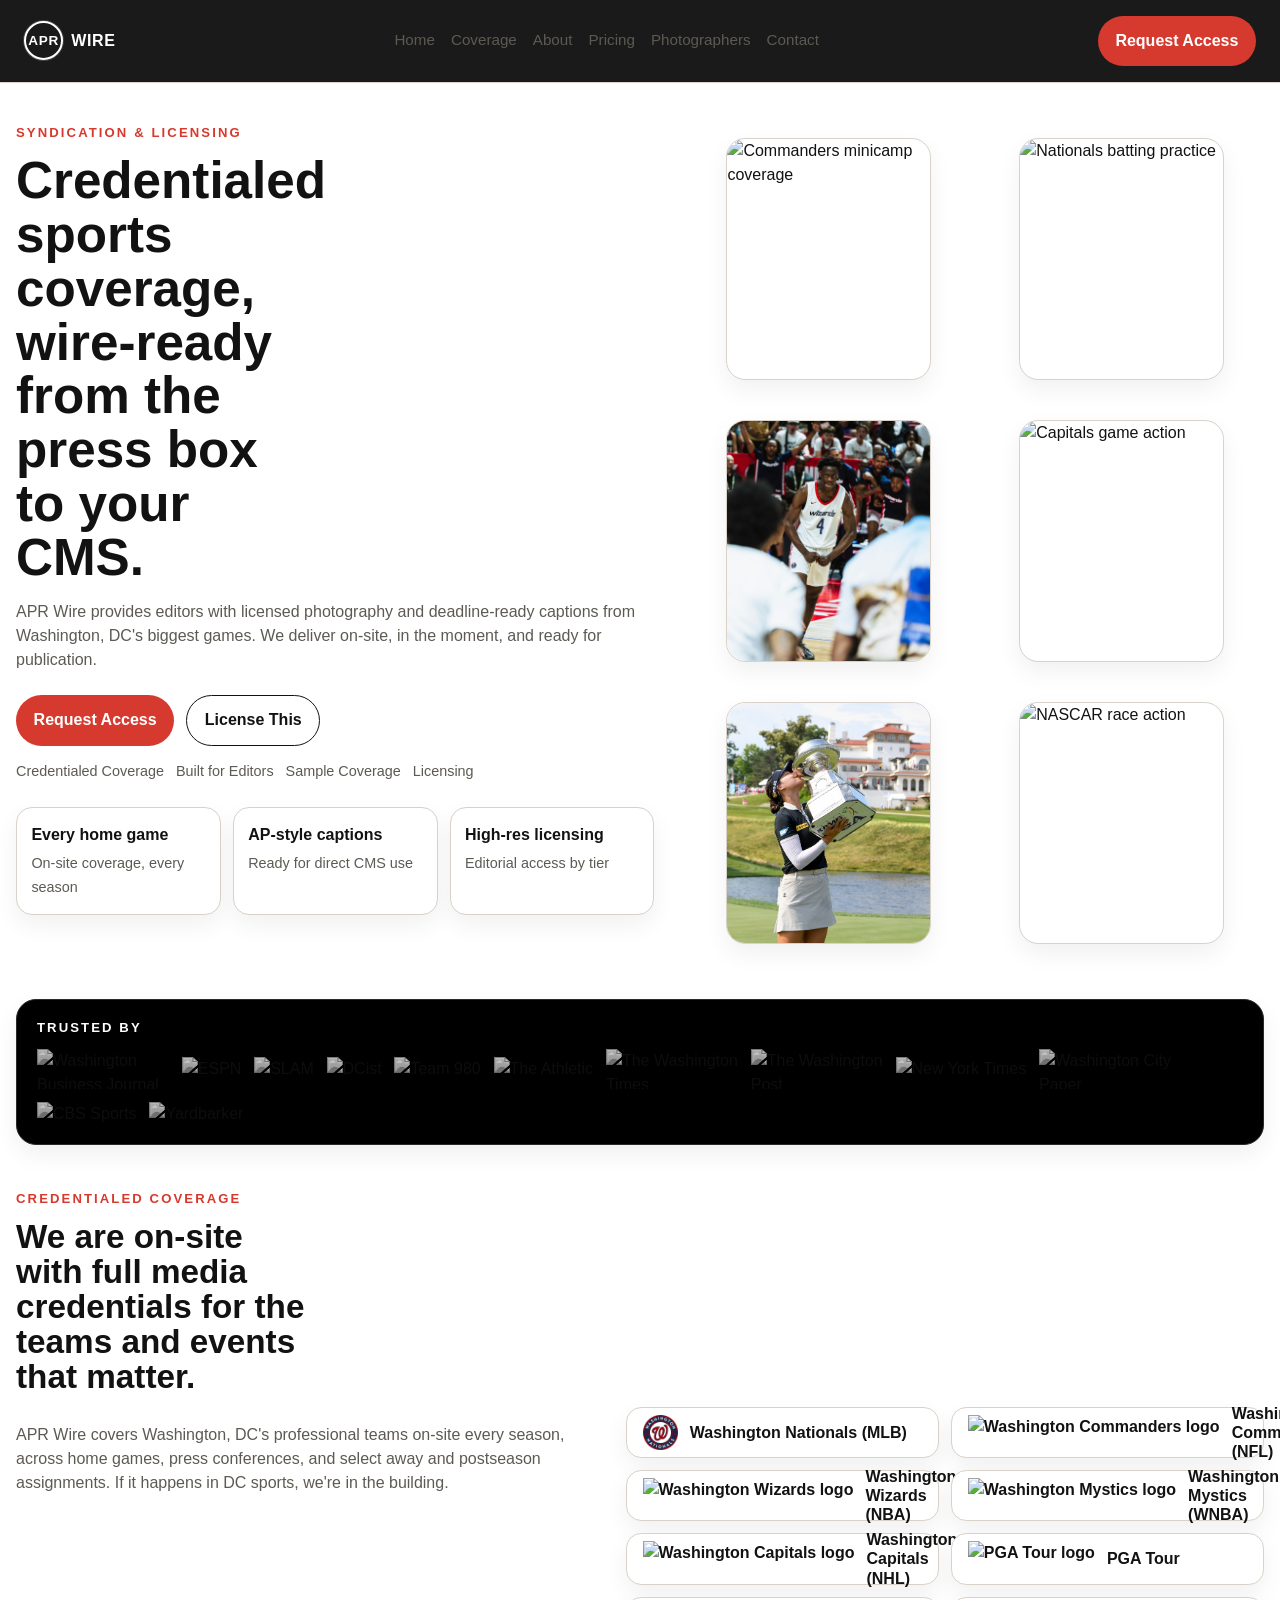
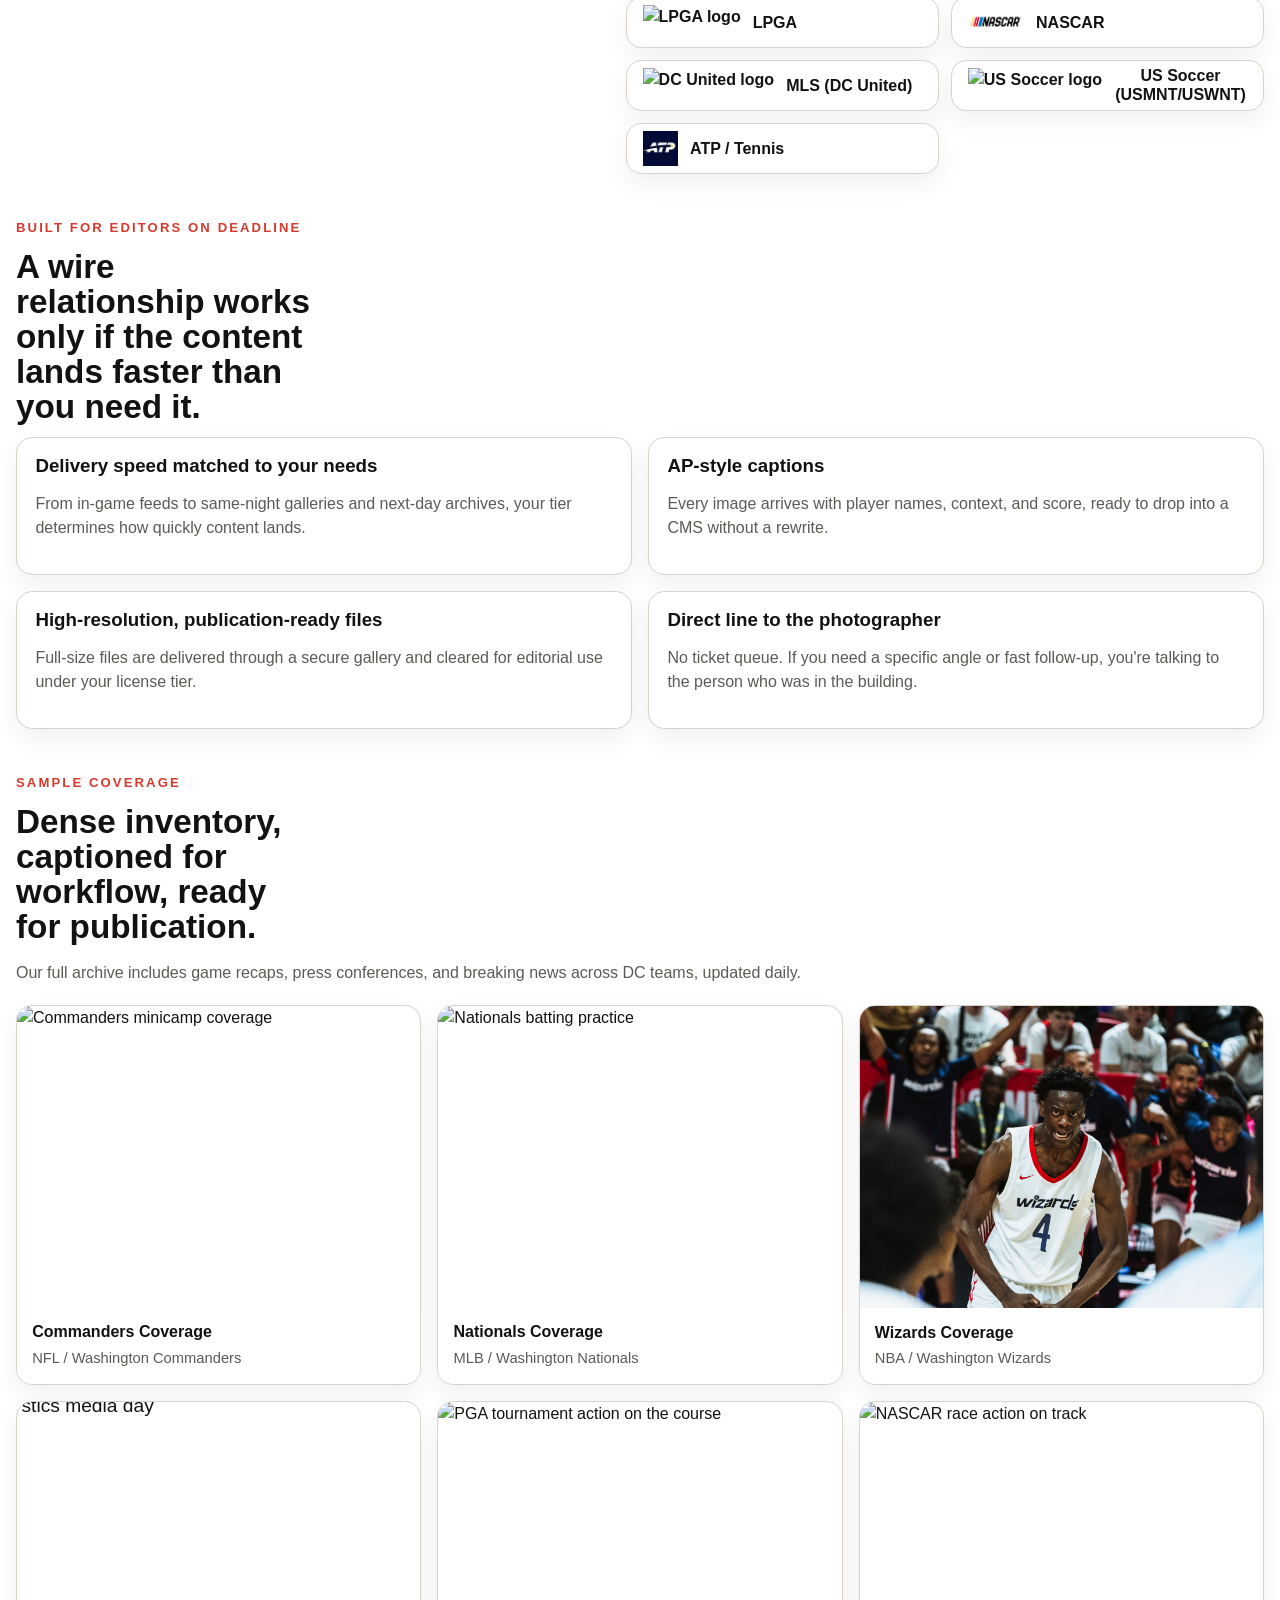
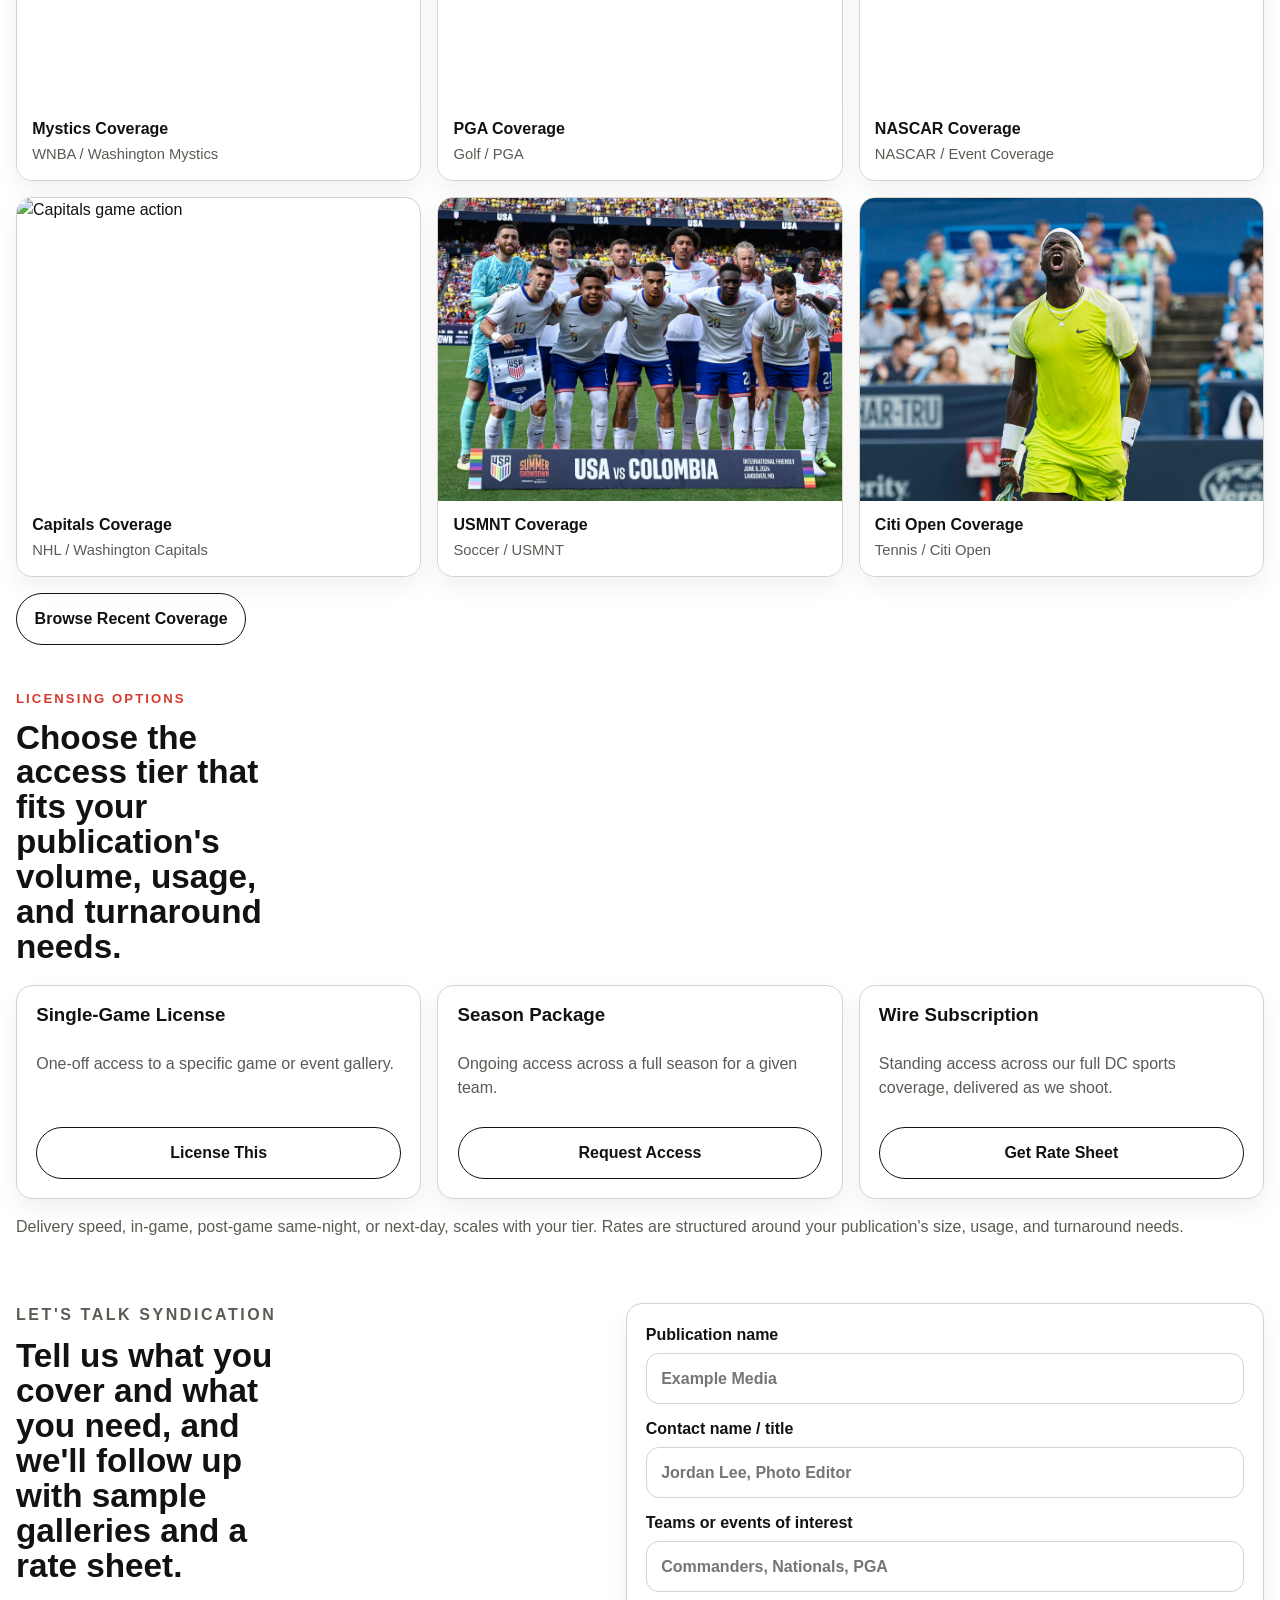
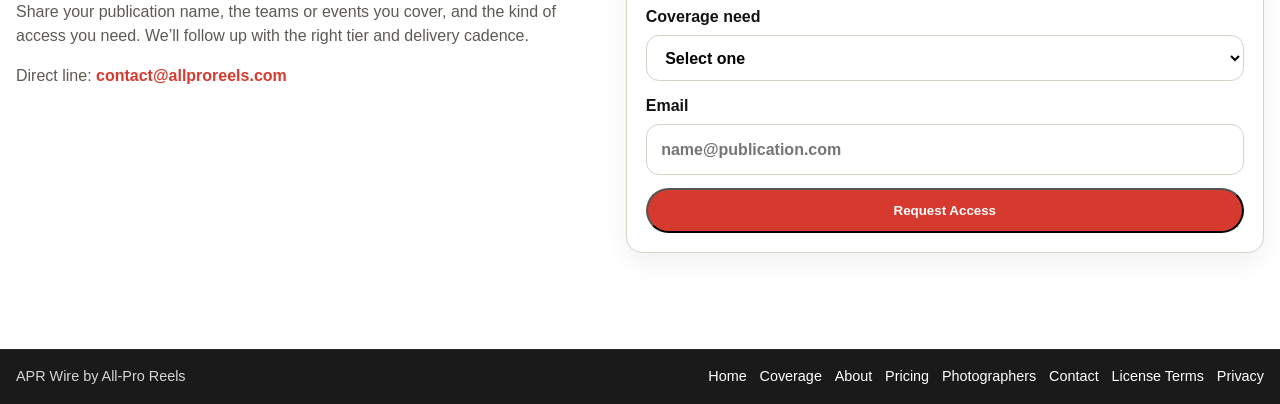
==== commit d81b445e: "APR Wire 5.0" ====
--- a/index.html
+++ b/index.html
@@ -186,7 +186,7 @@
         </p>
         <div class="sample-grid">
           <article class="sample-card">
-            <a href="https://allproreels.com/category/nfl/">
+            <a href="https://aprdc.photoshelter.com/gallery-collection/NFL/C0000zsi8ZWbwP_s" target="_blank" rel="noopener noreferrer">
               <img src="images/Commanders%20minicamp.jpg" alt="Commanders minicamp coverage" />
               <div class="caption">
                 <h3>Commanders Coverage</h3>
@@ -195,7 +195,7 @@
             </a>
           </article>
           <article class="sample-card">
-            <a href="https://allproreels.com/category/mlb/">
+            <a href="https://aprdc.photoshelter.com/gallery-collection/MLB/C0000FcVTvmGS2cA" target="_blank" rel="noopener noreferrer">
               <img src="images/nationals%201.jpg" alt="Nationals batting practice" />
               <div class="caption">
                 <h3>Nationals Coverage</h3>
@@ -204,7 +204,7 @@
             </a>
           </article>
           <article class="sample-card">
-            <a href="https://allproreels.com/category/nba/">
+            <a href="https://aprdc.photoshelter.com/gallery-collection/NBA/C0000z2GKOOh99TA" target="_blank" rel="noopener noreferrer">
               <img src="images/wizards%20summer%20league%202.jpg" alt="Wizards summer league action" />
               <div class="caption">
                 <h3>Wizards Coverage</h3>
@@ -213,7 +213,7 @@
             </a>
           </article>
           <article class="sample-card">
-            <a href="https://allproreels.com/category/wnba/">
+            <a href="https://aprdc.photoshelter.com/gallery-collection/WNBA/C0000dPjDBv.Qbv4" target="_blank" rel="noopener noreferrer">
               <img src="images/Mystics%20media%20day.jpg" alt="Mystics media day" />
               <div class="caption">
                 <h3>Mystics Coverage</h3>
@@ -222,7 +222,7 @@
             </a>
           </article>
           <article class="sample-card">
-            <a href="https://allproreels.com/category/pga/">
+            <a href="https://aprdc.photoshelter.com/gallery-collection/Golf/C0000_PcW2dmzViE" target="_blank" rel="noopener noreferrer">
               <img src="images/PGA%201.jpg" alt="PGA tournament action on the course" />
               <div class="caption">
                 <h3>PGA Coverage</h3>
@@ -231,7 +231,7 @@
             </a>
           </article>
           <article class="sample-card">
-            <a href="https://allproreels.com/category/nascar/">
+            <a href="https://aprdc.photoshelter.com/gallery-collection/NASCAR/C0000776wDlM2k3k" target="_blank" rel="noopener noreferrer">
               <img src="images/nascar%203.jpg" alt="NASCAR race action on track" />
               <div class="caption">
                 <h3>NASCAR Coverage</h3>
@@ -240,7 +240,7 @@
             </a>
           </article>
           <article class="sample-card">
-            <a href="https://allproreels.com/category/nhl/">
+            <a href="https://aprdc.photoshelter.com/gallery-collection/NHL/C0000Kib5lEqcsSQ" target="_blank" rel="noopener noreferrer">
               <img src="images/Huge%20stop%20by%20Capitals%20goalie%20Ilya%20Samsonov%20%2830%29%20--%20All-Pro%20Reels%20_%20Robert%20Banez.jpg" alt="Capitals game action" />
               <div class="caption">
                 <h3>Capitals Coverage</h3>
--- a/styles.css
+++ b/styles.css
@@ -416,13 +416,15 @@
 .sample-card img {
   aspect-ratio: 4 / 3;
   object-position: center top;
-}
-
-#sample-coverage .sample-card img[src*="Mystics%20media%20day.jpg"],
-#sample-coverage .sample-card img[src*="wizards%20summer%20league%202.jpg"] {
-  transform: scale(1.12);
-  transform-origin: center 20%;
-  object-position: center 20%;
+  position: relative;
+  z-index: 1;
+}
+
+#sample-coverage .sample-card img[src*="wizards%20summer%20league%202.jpg"],
+#sample-coverage .sample-card img[src*="Mystics%20media%20day.jpg"] {
+  transform: scale(1.2);
+  transform-origin: center 18%;
+  object-position: center 18%;
 }
 
 .caption,
@@ -432,11 +434,17 @@
   flex-direction: column;
   gap: 0.3rem;
   background: var(--surface);
+  position: relative;
+  z-index: 2;
 }
 
 .caption h3,
 .hero-caption h3 {
   font-size: 1rem;
+  color: var(--text);
+  font-weight: 700;
+  display: block;
+  line-height: 1.15;
 }
 
 .caption p,
@@ -462,6 +470,10 @@
   display: flex;
   flex-direction: column;
   gap: 0.7rem;
+}
+
+.tier-card .button {
+  margin-top: auto;
 }
 
 .contact-section {
